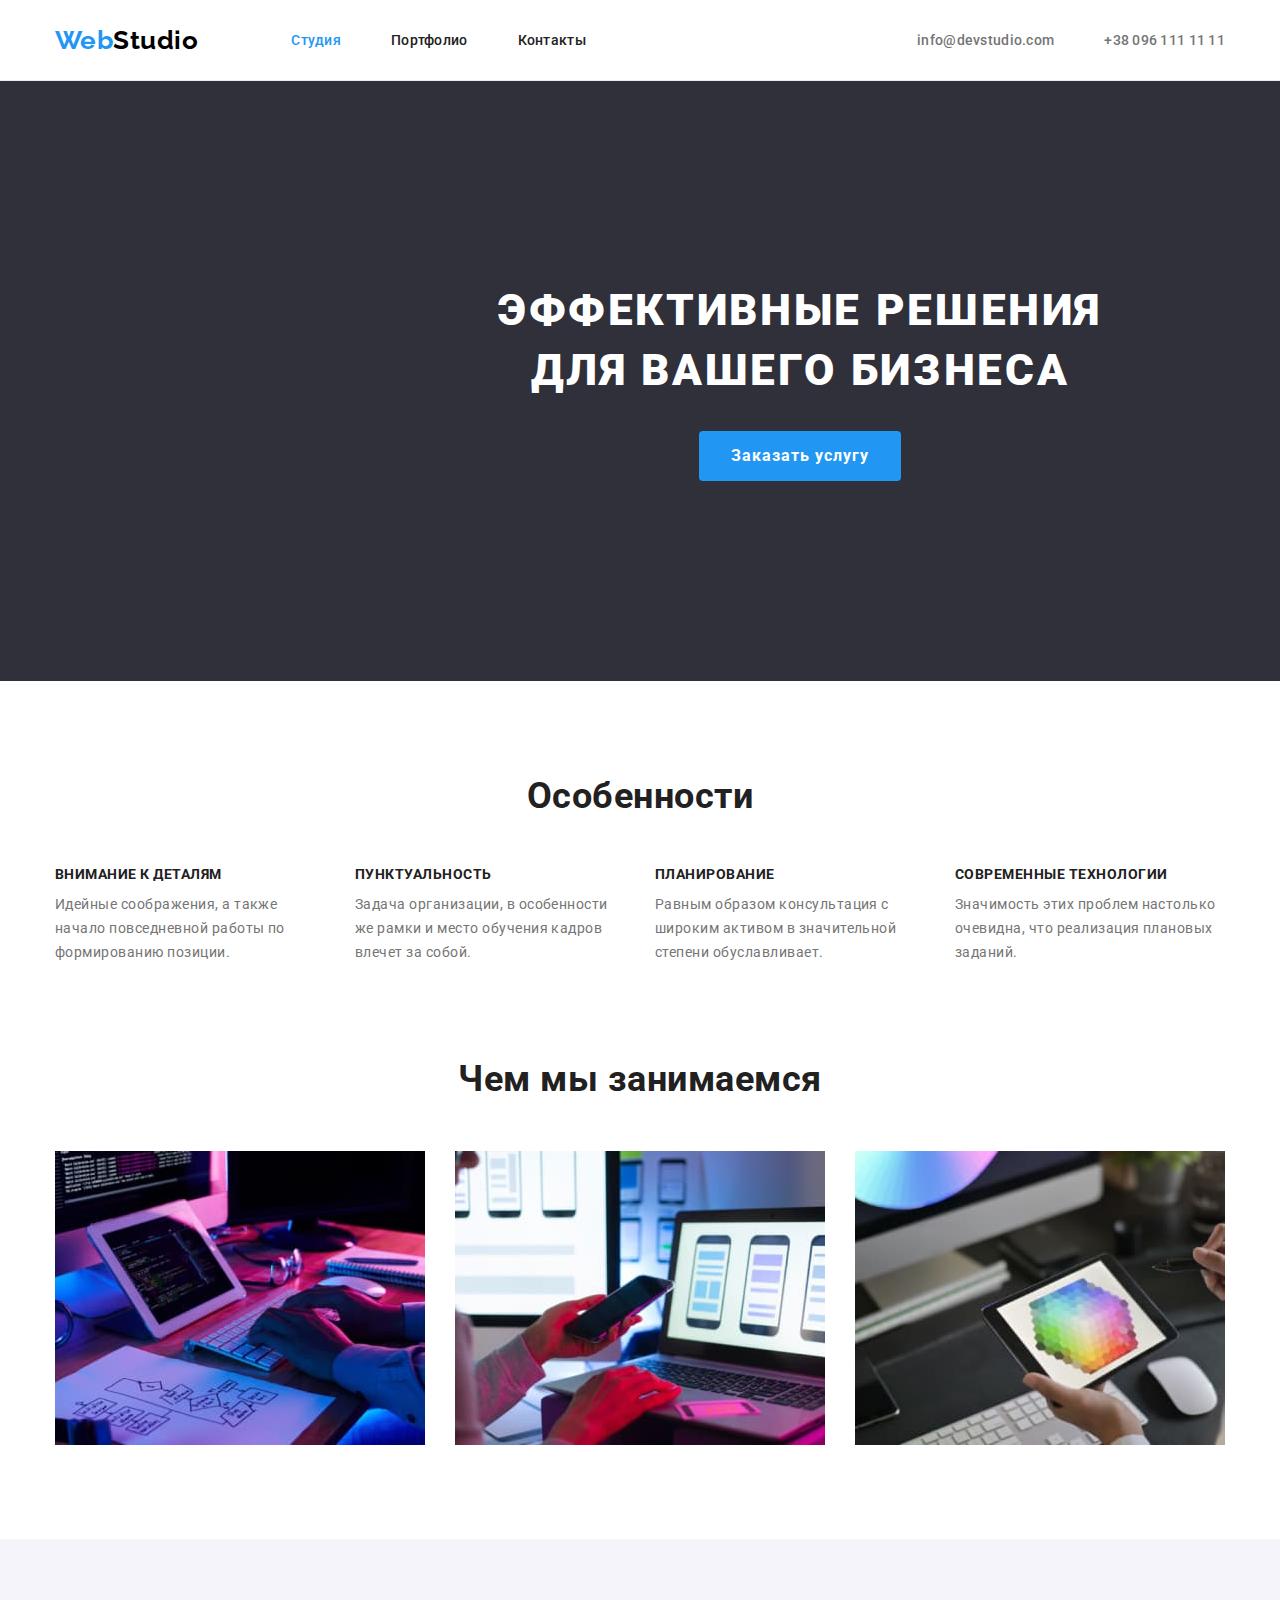
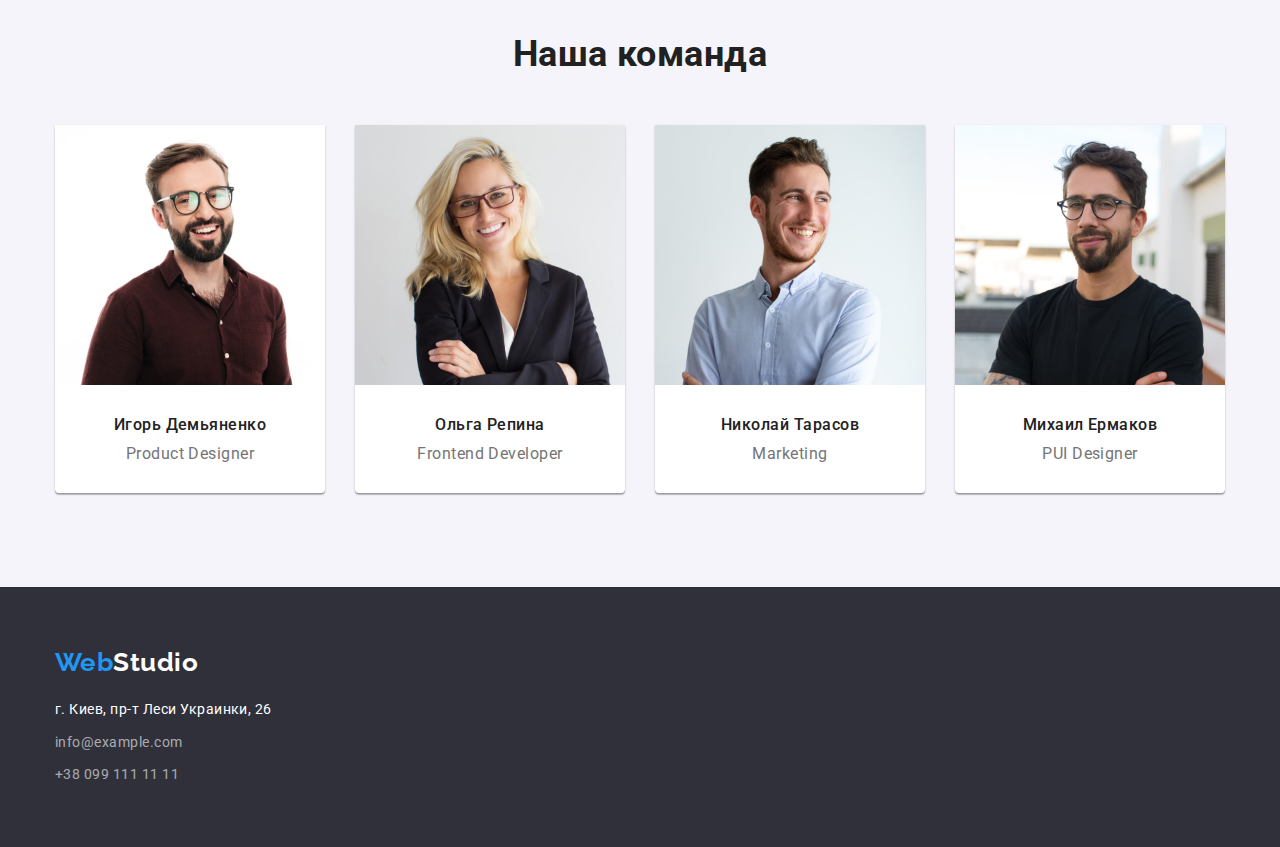
==== index.html @ cc7ebdeb "загружена разметка и оформление" ====
<!DOCTYPE html>
<html lang="ru">
    <head>
        <meta charset="UTF-8" />
        <meta http-equiv="X-UA-Compatible" content="IE=edge" />
        <meta name="viewport" content="width=device-width, initial-scale=1.0" />
        <title>WebStudio</title>
        <link rel="preconnect" href="https://fonts.googleapis.com" />
        <link rel="preconnect" href="https://fonts.gstatic.com" crossorigin />
        <link
            rel="stylesheet"
            href="https://cdnjs.cloudflare.com/ajax/libs/modern-normalize/1.1.0/modern-normalize.min.css"
        />
        <link
            href="https://fonts.googleapis.com/css2?family=Raleway:wght@700&family=Roboto:wght@400;500;700;900&display=swap"
            rel="stylesheet"
        />
        <link rel="stylesheet" href="./css/style.css" />
    </head>
    <body>
        <!-- Шапка -->
        <header>
            <div class="container">
                <a href="./index.html" class="logo"
                    >Web<span class="logo-studio">Studio</span></a
                >
                <nav>
                    <ul class="site-nav">
                        <li>
                            <a href="./index.html" class="current">Студия</a>
                        </li>
                        <li>
                            <a href="./portfolio.html">Портфолио</a>
                        </li>
                        <li>
                            <a href="#">Контакты</a>
                        </li>
                    </ul>
                </nav>
                <ul class="auth-nav">
                    <li>
                        <a href="#">info@devstudio.com</a>
                    </li>
                    <li>
                        <a href="#">+38 096 111 11 11</a>
                    </li>
                </ul>
            </div>
        </header>
        <main>
            <!--Герой-->
            <section>
                <div class="hero">
                    <h1 class="hero-title">
                        Эффективные решения <br />
                        для вашего бизнеса
                    </h1>
                    <div>
                        <button type="button" class="button primary">
                            Заказать услугу
                        </button>
                    </div>
                </div>
            </section>
            <!--Особенности-->
            <section class="section">
                <div class="container feature-box">
                    <h2 class="section-title">Особенности</h2>
                    <ul class="feature-list">
                        <li>
                            <div class="item">
                                <h3 class="title">Внимание к деталям</h3>
                                <p>
                                    Идейные соображения, а также начало
                                    повседневной работы по формированию позиции.
                                </p>
                            </div>
                        </li>
                        <li>
                            <div class="item">
                                <h3 class="title">Пунктуальность</h3>
                                <p>
                                    Задача организации, в особенности же рамки и
                                    место обучения кадров влечет за собой.
                                </p>
                            </div>
                        </li>
                        <li>
                            <div class="item">
                                <h3 class="title">Планирование</h3>
                                <p>
                                    Равным образом консультация с широким
                                    активом в значительной степени
                                    обуславливает.
                                </p>
                            </div>
                        </li>
                        <li>
                            <div class="item">
                                <h3 class="title">Современные технологии</h3>
                                <p>
                                    Значимость этих проблем настолько очевидна,
                                    что реализация плановых заданий.
                                </p>
                            </div>
                        </li>
                    </ul>
                </div>
            </section>
            <!--Чем занимаемся-->
            <section class="section">
                <div class="container deals-box">
                    <h2 class="section-title">Чем мы занимаемся</h2>
                    <ul class="deals">
                        <li>
                            <a href="#"
                                ><img
                                    src="./images/deals_1.jpg"
                                    alt="Занятие 1"
                                    width="370"
                            /></a>
                        </li>
                        <li>
                            <a href="#"
                                ><img
                                    src="./images/deals_2.jpg"
                                    alt="Занятие 2"
                                    width="370"
                            /></a>
                        </li>
                        <li>
                            <a href="#"
                                ><img
                                    src="./images/deals_3.jpg"
                                    alt="Занятие 3"
                                    width="370"
                            /></a>
                        </li>
                    </ul>
                </div>
            </section>
            <!--Команда-->
            <section class="section staff">
                <div class="container">
                    <h2 class="section-title">Наша команда</h2>
                    <ul class="staff-list">
                        <li>
                            <div class="item">
                                <img
                                    src="./images/igor.jpg"
                                    alt="Игорь Демьяненко"
                                    width="270"
                                />
                                <div class="position">
                                    <h3 class="title">Игорь Демьяненко</h3>
                                    <p>Product Designer</p>
                                </div>
                            </div>
                        </li>
                        <li>
                            <div class="item">
                                <img
                                    src="./images/olga.jpg"
                                    alt="Ольга Репина"
                                    width="270"
                                />
                                <div class="position">
                                    <h3 class="title">Ольга Репина</h3>
                                    <p>Frontend Developer</p>
                                </div>
                            </div>
                        </li>
                        <li>
                            <div class="item">
                                <img
                                    src="./images/nikolai.jpg"
                                    alt="Николай Тарасов"
                                    width="270"
                                />
                                <div class="position">
                                    <h3 class="title">Николай Тарасов</h3>
                                    <p>Marketing</p>
                                </div>
                            </div>
                        </li>
                        <li>
                            <div class="item">
                                <img
                                    src="./images/mikhail.jpg"
                                    alt="Михаил Ермаков"
                                    width="270"
                                />
                                <div class="position">
                                    <h3 class="title">Михаил Ермаков</h3>
                                    <p>PUI Designer</p>
                                </div>
                            </div>
                        </li>
                    </ul>
                </div>
            </section>
        </main>
        <!--Footer-->
        <footer>
            <div class="container">
                <a href="./index.html" class="logo"
                    >Web<span class="logo-studio">Studio</span></a
                >
                <address>
                    <ul class="contact-list">
                        <li>г. Киев, пр-т Леси Украинки, 26</li>
                        <li><a href="#">info@example.com</a></li>
                        <li><a href="#">+38 099 111 11 11</a></li>
                    </ul>
                </address>
            </div>
        </footer>
    </body>
</html>
---- css/style.css ----
:root {
    --primary-background-color: #ffffff;
    --secondary-background-color: #f5f4fa;
    --footer-background-color: #2f303a;
    --primary-text-color: #757575;
    --title-text-color: #212121;
    --accent-color: #2196f3;
}
/* white color #FFFFFF */
/* black color #000000 */
/* adress color rgba(255, 255, 255, 0.6) */

img {
    display: block;
}
body {
    margin: 0;
}
h1,
h2,
h3,
h4,
ul,
li,
p {
    margin: 0;
    padding: 0;
}

ul {
    list-style-type: none;
}
button {
    cursor: pointer;
}
a {
    text-decoration: none;
}

body {
    background-color: var(--primary-background-color);
    color: var(--primary-text-color);
    font-family: Roboto;
    letter-spacing: 0.03em;
}
.container {
    margin-left: auto;
    margin-right: auto;
    padding-right: 15px;
    padding-left: 15px;

    width: 1200px;
    /* outline: 1px dashed green; */
}

header .container {
    display: flex;
    align-items: center;

    padding-top: 24px;
    padding-bottom: 24px;
    height: 80px;
}
header {
    border-bottom: 1px solid #ececec;
}
.logo {
    margin-right: 93px;

    color: var(--accent-color);
    font-family: Raleway;
    font-size: 26px;
    font-weight: 700;
    line-height: 1.19;
}
.logo-studio {
    color: #000000;
    font-family: Raleway;
    font-weight: 700;
    font-size: 26px;
    line-height: 1.19;
}

.site-nav {
    display: flex;
}
.site-nav li:not(:last-child) {
    margin-right: 50px;
}

.site-nav a {
    color: var(--title-text-color);
    font-weight: 500;
    font-size: 14px;
    line-height: 1.14;
    letter-spacing: 0.02em;
}
.site-nav a:hover,
.site-nav a:focus {
    color: var(--accent-color);
}
.site-nav a.current {
    color: var(--accent-color);
}
.auth-nav {
    display: flex;
    margin-left: auto;
}
.auth-nav li:not(:last-child) {
    margin-right: 50px;
}
.auth-nav a {
    color: var(--primary-text-colors);
    font-weight: 500;
    font-size: 14px;
    line-height: 1.14;
    letter-spacing: 0.02em;
}
.auth-nav a:hover,
.auth-nav a:focus {
    color: var(--accent-color);
}

.hero {
    background-color: var(--footer-background-color);

    width: 1600px;
    height: 600px;
    margin-left: auto;
    margin-right: auto;

    padding: 200px 0;
}
.hero-title {
    color: #ffffff;
    font-weight: 900;
    font-size: 44px;
    line-height: 1.36;
    text-align: center;
    letter-spacing: 0.06em;
    text-transform: uppercase;

    margin-top: 0;
    margin-bottom: 30px;
}

.section-title {
    color: var(--title-text-color);
    font-weight: 700;
    font-size: 36px;
    line-height: 1.17;
    text-align: center;

    margin-bottom: 50px;
    padding-left: auto;
    padding-right: auto;
}

.feature-list {
    display: flex;
}
.feature-list li:not(:last-child) {
    margin-right: 30px;
}
.feature-box {
    padding-top: 94px;
    padding-bottom: 94px;
}
.feature-list .item {
    width: 270px;
}
.feature-list .title {
    color: var(--title-text-color);
    font-weight: 700;
    font-size: 14px;
    line-height: 1.14;
    text-transform: uppercase;

    margin-bottom: 10px;
}

.feature-list p {
    font-size: 14px;
    line-height: 1.7;
}
.deals-box {
    padding-bottom: 94px;
}
.deals {
    display: flex;
}
.deals li:not(:last-child) {
    margin-right: 30px;
}

.staff {
    background-color: var(--secondary-background-color);
}
.staff .container {
    padding: 94px 15px;
}
.staff-list .title {
    color: var(--title-text-color);
    font-weight: 500;
    font-size: 16px;
    line-height: 1.19;
    text-align: center;
}
.staff-list p {
    font-size: 16px;
    line-height: 1.19;
    text-align: center;
}
.staff-list {
    display: flex;
}
.staff-list .item {
    background-color: var(--primary-background-color);
    border-radius: 0 0 4px 4px;
    box-shadow: 0px 1px 3px rgba(0, 0, 0, 0.12), 0px 1px 1px rgba(0, 0, 0, 0.14),
        0px 2px 1px rgba(0, 0, 0, 0.2);

    width: 270px;
    height: 368px;
}
.staff-list li:not(:last-child) {
    margin-right: 30px;
}
.staff-list .position {
    padding: 30px 0;
}
.position h3 {
    margin-bottom: 10px;
}
footer {
    background-color: var(--footer-background-color);
}
footer .logo-studio {
    color: #ffffff;
}
footer .logo {
    margin-bottom: 20px;
    display: inline-block;
    margin-right: 0;
}
footer .container {
    padding: 60px 15px;
}
.contact-list {
    color: #ffffff;
    font-style: normal;
    font-size: 14px;
    line-height: 1.71;
}
.contact-list a {
    color: rgba(255, 255, 255, 0.6);
}
.contact-list li:not(:last-child) {
    margin-bottom: 9px;
}
.contact-list li:hover,
.contact-list li:focus {
    color: var(--accent-color);
}
.contact-list a:hover,
.contact-list a:focus {
    color: var(--accent-color);
}

/* Buttons */
button {
    font-family: inherit;
}

.button {
    border-radius: 4px;
    border: none;
    cursor: pointer;
}

.hero div {
    display: flex;
    justify-content: center;
}

.button.primary {
    padding: 10px 32px;

    color: var(--primary-background-color);
    background-color: var(--accent-color);
    font-weight: 700;
    font-size: 16px;
    line-height: 1.9;
    letter-spacing: 0.06em;
}
.button.secondary {
    padding: 6px 22px;

    color: var(--title-text-color);
    background-color: var(--secondary-background-color);
    font-weight: 500;
    font-size: 16px;
    line-height: 1.625;
    text-align: center;

    cursor: pointer;
}
.button.secondary:hover,
.button.secondary:focus {
    color: var(--primary-background-color);
    background-color: var(--accent-color);
}

/* Portfolio styles */

.portfolio {
    display: none;
}

.example-box {
    padding: 94px 15px;
}
.example-filter {
    display: flex;
    justify-content: center;
    margin-bottom: 50px;
}
.example-filter :not(:last-child) {
    margin-right: 8px;
}
.example-list {
    display: flex;
    flex-wrap: wrap;
}
.example-list li {
    width: 370px;
    margin-right: 30px;
    margin-bottom: 30px;
}
.example-list li:nth-last-child(-n + 3) {
    margin-bottom: 0;
}
.example-list li:nth-child(3n) {
    margin-right: 0;
}
.example-list .title {
    color: var(--title-text-color);
    font-weight: 700;
    font-size: 18px;
    line-height: 2;
    letter-spacing: 0.06em;
}
.example-list p {
    color: var(--primary-text-color);
    font-size: 16px;
    line-height: 1.88;
}
.example-list .item {
    width: 370px;
    height: 404px;
}
.example-list .description {
    border-left: 0.5px solid #eeeeee;
    border-right: 0.5px solid #eeeeee;
    border-bottom: 0.5px solid #eeeeee;

    padding: 20px 24px;
    justify-content: flex-start;
}
.description .title {
    margin-bottom: 4px;
}
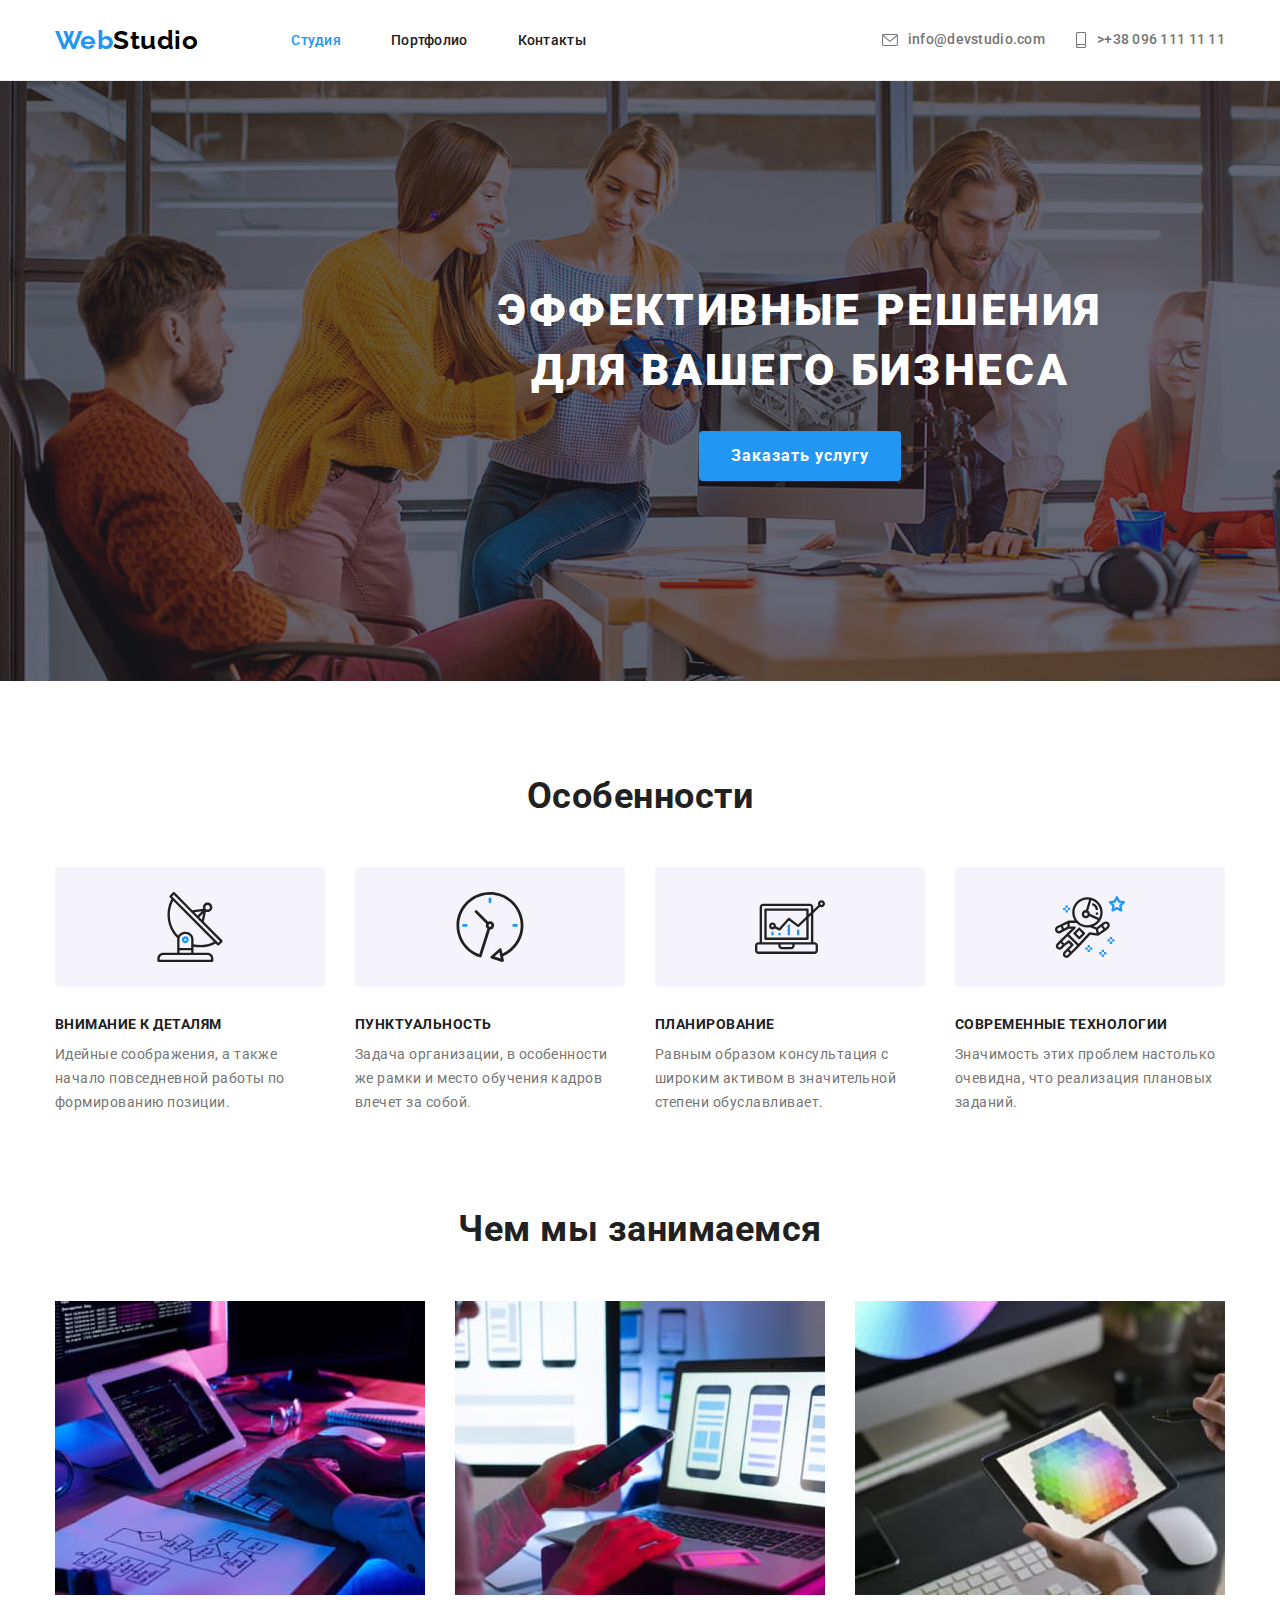
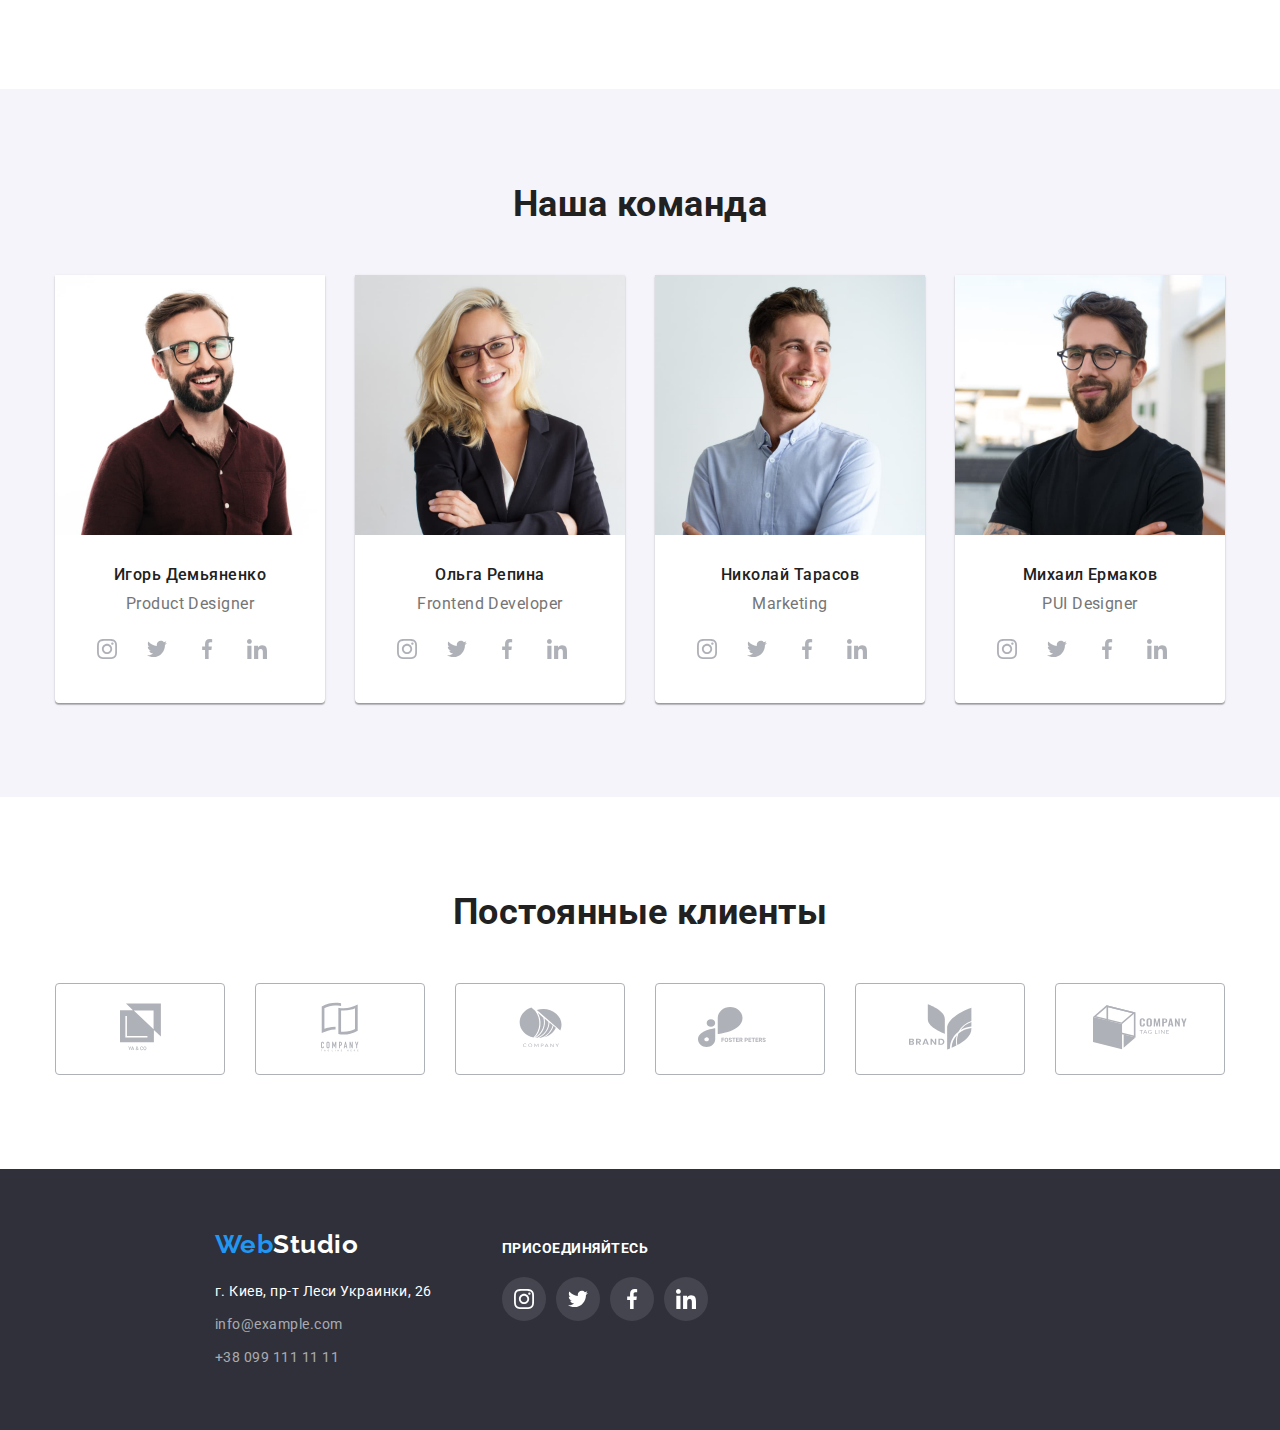
==== commit a8390be0: "добавлены свг" ====
--- a/index.html
+++ b/index.html
@@ -38,11 +38,25 @@
                     </ul>
                 </nav>
                 <ul class="auth-nav">
-                    <li>
-                        <a href="#">info@devstudio.com</a>
+                    <li class="list">
+                        <a class="tmp" href="#">
+                            <svg class="nav-icon envelope">
+                                <use
+                                    href="./images/symbol-defs.svg#envelope"
+                                ></use>
+                            </svg>
+                            info@devstudio.com
+                        </a>
                     </li>
-                    <li>
-                        <a href="#">+38 096 111 11 11</a>
+                    <li class="list">
+                        <a href="#"
+                            ><svg class="nav-icon phone">
+                                <use
+                                    href="./images/symbol-defs.svg#phone"
+                                ></use>
+                            </svg>
+                            >+38 096 111 11 11</a
+                        >
                     </li>
                 </ul>
             </div>
@@ -69,6 +83,13 @@
                     <ul class="feature-list">
                         <li>
                             <div class="item">
+                                <div class="border">
+                                    <svg class="feature-icon">
+                                        <use
+                                            href="./images/symbol-defs.svg#antenna"
+                                        ></use>
+                                    </svg>
+                                </div>
                                 <h3 class="title">Внимание к деталям</h3>
                                 <p>
                                     Идейные соображения, а также начало
@@ -78,6 +99,13 @@
                         </li>
                         <li>
                             <div class="item">
+                                <div class="border">
+                                    <svg class="feature-icon">
+                                        <use
+                                            href="./images/symbol-defs.svg#clock"
+                                        ></use>
+                                    </svg>
+                                </div>
                                 <h3 class="title">Пунктуальность</h3>
                                 <p>
                                     Задача организации, в особенности же рамки и
@@ -87,6 +115,13 @@
                         </li>
                         <li>
                             <div class="item">
+                                <div class="border">
+                                    <svg class="feature-icon">
+                                        <use
+                                            href="./images/symbol-defs.svg#diagram"
+                                        ></use>
+                                    </svg>
+                                </div>
                                 <h3 class="title">Планирование</h3>
                                 <p>
                                     Равным образом консультация с широким
@@ -97,6 +132,13 @@
                         </li>
                         <li>
                             <div class="item">
+                                <div class="border">
+                                    <svg class="feature-icon">
+                                        <use
+                                            href="./images/symbol-defs.svg#astronaut"
+                                        ></use>
+                                    </svg>
+                                </div>
                                 <h3 class="title">Современные технологии</h3>
                                 <p>
                                     Значимость этих проблем настолько очевидна,
@@ -144,7 +186,7 @@
                 <div class="container">
                     <h2 class="section-title">Наша команда</h2>
                     <ul class="staff-list">
-                        <li>
+                        <li class="person">
                             <div class="item">
                                 <img
                                     src="./images/igor.jpg"
@@ -154,10 +196,56 @@
                                 <div class="position">
                                     <h3 class="title">Игорь Демьяненко</h3>
                                     <p>Product Designer</p>
-                                </div>
-                            </div>
-                        </li>
-                        <li>
+                                    <ul class="form">
+                                        <li class="position-item">
+                                            <a
+                                                href="http://"
+                                                class="position-link"
+                                            >
+                                                <svg width="20px" height="20px">
+                                                    <use
+                                                        href="./images/symbol-defs.svg#instagram"
+                                                    ></use></svg
+                                            ></a>
+                                        </li>
+                                        <li class="position-item">
+                                            <a
+                                                href="http://"
+                                                class="position-link"
+                                            >
+                                                <svg width="20px" height="20px">
+                                                    <use
+                                                        href="./images/symbol-defs.svg#twitter"
+                                                    ></use></svg
+                                            ></a>
+                                        </li>
+                                        <li class="position-item">
+                                            <a
+                                                href="http://"
+                                                class="position-link"
+                                            >
+                                                <svg width="20px" height="20px">
+                                                    <use
+                                                        href="./images/symbol-defs.svg#facebook"
+                                                    ></use></svg
+                                            ></a>
+                                        </li>
+                                        <li class="position-item">
+                                            <a
+                                                href="http://"
+                                                class="position-link"
+                                            >
+                                                <svg width="20px" height="20px">
+                                                    <use
+                                                        href="./images/symbol-defs.svg#linkedin"
+                                                    ></use></svg
+                                            ></a>
+                                        </li>
+                                    </ul>
+                                </div>
+                            </div>
+                        </li>
+                        <li class="person">
                             <div class="item">
                                 <img
                                     src="./images/olga.jpg"
@@ -167,10 +255,56 @@
                                 <div class="position">
                                     <h3 class="title">Ольга Репина</h3>
                                     <p>Frontend Developer</p>
-                                </div>
-                            </div>
-                        </li>
-                        <li>
+                                    <ul class="form">
+                                        <li class="position-item">
+                                            <a
+                                                href="http://"
+                                                class="position-link"
+                                            >
+                                                <svg width="20px" height="20px">
+                                                    <use
+                                                        href="./images/symbol-defs.svg#instagram"
+                                                    ></use></svg
+                                            ></a>
+                                        </li>
+                                        <li class="position-item">
+                                            <a
+                                                href="http://"
+                                                class="position-link"
+                                            >
+                                                <svg width="20px" height="20px">
+                                                    <use
+                                                        href="./images/symbol-defs.svg#twitter"
+                                                    ></use></svg
+                                            ></a>
+                                        </li>
+                                        <li class="position-item">
+                                            <a
+                                                href="http://"
+                                                class="position-link"
+                                            >
+                                                <svg width="20px" height="20px">
+                                                    <use
+                                                        href="./images/symbol-defs.svg#facebook"
+                                                    ></use></svg
+                                            ></a>
+                                        </li>
+                                        <li class="position-item">
+                                            <a
+                                                href="http://"
+                                                class="position-link"
+                                            >
+                                                <svg width="20px" height="20px">
+                                                    <use
+                                                        href="./images/symbol-defs.svg#linkedin"
+                                                    ></use></svg
+                                            ></a>
+                                        </li>
+                                    </ul>
+                                </div>
+                            </div>
+                        </li>
+                        <li class="person">
                             <div class="item">
                                 <img
                                     src="./images/nikolai.jpg"
@@ -180,10 +314,56 @@
                                 <div class="position">
                                     <h3 class="title">Николай Тарасов</h3>
                                     <p>Marketing</p>
-                                </div>
-                            </div>
-                        </li>
-                        <li>
+                                    <ul class="form">
+                                        <li class="position-item">
+                                            <a
+                                                href="http://"
+                                                class="position-link"
+                                            >
+                                                <svg width="20px" height="20px">
+                                                    <use
+                                                        href="./images/symbol-defs.svg#instagram"
+                                                    ></use></svg
+                                            ></a>
+                                        </li>
+                                        <li class="position-item">
+                                            <a
+                                                href="http://"
+                                                class="position-link"
+                                            >
+                                                <svg width="20px" height="20px">
+                                                    <use
+                                                        href="./images/symbol-defs.svg#twitter"
+                                                    ></use></svg
+                                            ></a>
+                                        </li>
+                                        <li class="position-item">
+                                            <a
+                                                href="http://"
+                                                class="position-link"
+                                            >
+                                                <svg width="20px" height="20px">
+                                                    <use
+                                                        href="./images/symbol-defs.svg#facebook"
+                                                    ></use></svg
+                                            ></a>
+                                        </li>
+                                        <li class="position-item">
+                                            <a
+                                                href="http://"
+                                                class="position-link"
+                                            >
+                                                <svg width="20px" height="20px">
+                                                    <use
+                                                        href="./images/symbol-defs.svg#linkedin"
+                                                    ></use></svg
+                                            ></a>
+                                        </li>
+                                    </ul>
+                                </div>
+                            </div>
+                        </li>
+                        <li class="person">
                             <div class="item">
                                 <img
                                     src="./images/mikhail.jpg"
@@ -193,8 +373,110 @@
                                 <div class="position">
                                     <h3 class="title">Михаил Ермаков</h3>
                                     <p>PUI Designer</p>
-                                </div>
-                            </div>
+                                    <ul class="form">
+                                        <li class="position-item">
+                                            <a
+                                                href="http://"
+                                                class="position-link"
+                                            >
+                                                <svg width="20px" height="20px">
+                                                    <use
+                                                        href="./images/symbol-defs.svg#instagram"
+                                                    ></use></svg
+                                            ></a>
+                                        </li>
+                                        <li class="position-item">
+                                            <a
+                                                href="http://"
+                                                class="position-link"
+                                            >
+                                                <svg width="20px" height="20px">
+                                                    <use
+                                                        href="./images/symbol-defs.svg#twitter"
+                                                    ></use></svg
+                                            ></a>
+                                        </li>
+                                        <li class="position-item">
+                                            <a
+                                                href="http://"
+                                                class="position-link"
+                                            >
+                                                <svg width="20px" height="20px">
+                                                    <use
+                                                        href="./images/symbol-defs.svg#facebook"
+                                                    ></use></svg
+                                            ></a>
+                                        </li>
+                                        <li class="position-item">
+                                            <a
+                                                href="http://"
+                                                class="position-link"
+                                            >
+                                                <svg width="20px" height="20px">
+                                                    <use
+                                                        href="./images/symbol-defs.svg#linkedin"
+                                                    ></use></svg
+                                            ></a>
+                                        </li>
+                                    </ul>
+                                </div>
+                            </div>
+                        </li>
+                    </ul>
+                </div>
+            </section>
+            <!-- ПОСТОЯННЫЕ КЛИЕНТЫ  -->
+            <section class="section clients">
+                <div class="container">
+                    <h2 class="section-title">Постоянные клиенты</h2>
+                    <ul class="clients-list">
+                        <li class="clients-item">
+                            <a href="">
+                                <svg width="41px">
+                                    <use
+                                    href="./images/symbol-defs.svg#client-1"
+                                </svg></a
+                            >
+                        </li>
+                        <li class="clients-item">
+                            <a href="">
+                                <svg width="38px">
+                                    <use
+                                    href="./images/symbol-defs.svg#client-2"
+                                </svg></a
+                            >
+                        </li>
+                        <li class="clients-item">
+                            <a href="">
+                                <svg width="43px">
+                                    <use
+                                    href="./images/symbol-defs.svg#client-3"
+                                </svg></a
+                            >
+                        </li>
+                        <li class="clients-item">
+                            <a href="">
+                                <svg width="84px">
+                                    <use
+                                    href="./images/symbol-defs.svg#client-4"
+                                </svg></a
+                            >
+                        </li>
+                        <li class="clients-item">
+                            <a href="">
+                                <svg width="63px">
+                                    <use
+                                    href="./images/symbol-defs.svg#client-5"
+                                </svg></a
+                            >
+                        </li>
+                        <li class="clients-item">
+                            <a href="">
+                                <svg width="94px">
+                                    <use
+                                    href="./images/symbol-defs.svg#client-6"
+                                </svg></a
+                            >
                         </li>
                     </ul>
                 </div>
@@ -202,7 +484,7 @@
         </main>
         <!--Footer-->
         <footer>
-            <div class="container">
+            <div class="container-footer">
                 <a href="./index.html" class="logo"
                     >Web<span class="logo-studio">Studio</span></a
                 >
@@ -214,6 +496,43 @@
                     </ul>
                 </address>
             </div>
+            <div class="join">
+                <p>Присоединяйтесь</p>
+                <ul class="join-list">
+                    <li class="join-item">
+                        <a href="http://" class="join-link">
+                            <svg width="20px" height="20px">
+                                <use
+                                    href="./images/symbol-defs.svg#instagram"
+                                ></use></svg
+                        ></a>
+                    </li>
+                    <li class="join-item">
+                        <a href="http://" class="join-link">
+                            <svg width="20px" height="20px">
+                                <use
+                                    href="./images/symbol-defs.svg#twitter"
+                                ></use></svg
+                        ></a>
+                    </li>
+                    <li class="join-item">
+                        <a href="http://" class="join-link">
+                            <svg width="20px" height="20px">
+                                <use
+                                    href="./images/symbol-defs.svg#facebook"
+                                ></use></svg
+                        ></a>
+                    </li>
+                    <li class="join-item">
+                        <a href="http://" class="join-link">
+                            <svg width="20px" height="20px">
+                                <use
+                                    href="./images/symbol-defs.svg#linkedin"
+                                ></use></svg
+                        ></a>
+                    </li>
+                </ul>
+            </div>
         </footer>
     </body>
 </html>
--- a/css/style.css
+++ b/css/style.css
@@ -5,6 +5,8 @@
     --primary-text-color: #757575;
     --title-text-color: #212121;
     --accent-color: #2196f3;
+    --hero-background-color: #c4c4c4;
+    --icon-color: #afb1b8;
 }
 /* white color #FFFFFF */
 /* black color #000000 */
@@ -94,6 +96,8 @@
     font-size: 14px;
     line-height: 1.14;
     letter-spacing: 0.02em;
+    padding-bottom: 24px;
+    padding-top: 24px;
 }
 .site-nav a:hover,
 .site-nav a:focus {
@@ -107,7 +111,7 @@
     margin-left: auto;
 }
 .auth-nav li:not(:last-child) {
-    margin-right: 50px;
+    margin-right: 30px;
 }
 .auth-nav a {
     color: var(--primary-text-colors);
@@ -116,14 +120,48 @@
     line-height: 1.14;
     letter-spacing: 0.02em;
 }
-.auth-nav a:hover,
-.auth-nav a:focus {
+.auth-nav .list a:hover,
+.auth-nav .list a:focus {
     color: var(--accent-color);
-}
-
+    fill: var(--accent-color);
+}
+.auth-nav .list a {
+    color: var(--primary-text-color);
+    fill: var(--primary-text-color);
+}
+.auth-nav .list a {
+    cursor: pointer;
+    display: flex;
+    align-items: center;
+    padding-bottom: 24px;
+    padding-top: 24px;
+}
+.nav-icon {
+    margin-right: 10px;
+}
+.list .phone {
+    width: 12px;
+    height: 16px;
+}
+.list .envelope {
+    width: 16px;
+    height: 12px;
+}
+.hero div {
+    display: flex;
+    justify-content: center;
+}
 .hero {
-    background-color: var(--footer-background-color);
-
+    background-color: var(--hero-background-color);
+    background-image: linear-gradient(
+            rgba(47, 48, 58, 0.4),
+            rgba(47, 48, 58, 0.4)
+        ),
+        url(../images/hero.jpg);
+    background-repeat: no-repeat;
+    background-size: cover;
+
+    max-width: 1600px;
     width: 1600px;
     height: 600px;
     margin-left: auto;
@@ -169,6 +207,7 @@
 .feature-list .item {
     width: 270px;
 }
+
 .feature-list .title {
     color: var(--title-text-color);
     font-weight: 700;
@@ -182,6 +221,19 @@
 .feature-list p {
     font-size: 14px;
     line-height: 1.7;
+}
+.feature-list .border {
+    display: flex;
+    width: 270px;
+    height: 120px;
+    background-color: var(--secondary-background-color);
+    border-radius: 4px;
+    margin-bottom: 30px;
+}
+.feature-icon {
+    width: 70px;
+    margin-left: auto;
+    margin-right: auto;
 }
 .deals-box {
     padding-bottom: 94px;
@@ -221,16 +273,82 @@
         0px 2px 1px rgba(0, 0, 0, 0.2);
 
     width: 270px;
-    height: 368px;
-}
-.staff-list li:not(:last-child) {
+}
+.staff-list .person:not(:last-child) {
     margin-right: 30px;
 }
 .staff-list .position {
-    padding: 30px 0;
-}
+    padding: 30px 32px;
+}
+
+.form {
+    display: flex;
+    width: 206px;
+    height: 44px;
+    margin-left: auto;
+    margin-right: auto;
+}
+.position-item {
+    display: flex;
+}
+.position-item:not(:last-child) {
+    margin-right: 10px;
+}
+.position-link {
+    display: flex;
+    fill: var(--icon-color);
+    width: 40px;
+    height: 40px;
+    border-radius: 50%;
+    align-items: center;
+    justify-content: center;
+}
+
+.position-link:hover,
+.position-link:focus {
+    fill: var(--primary-background-color);
+    background-color: var(--accent-color);
+}
+
+/* ПОСТОЯННЫЕ КЛИЕНТЫ */
+
+.clients .section-title {
+    margin-bottom: 50px;
+}
+.clients .container {
+    padding-top: 94px;
+    padding-bottom: 94px;
+}
+.clients-list {
+    display: flex;
+}
+.clients-item {
+    display: flex;
+    justify-content: center;
+    align-items: center;
+    width: 170px;
+    height: 92px;
+    border: 1px solid var(--icon-color);
+    fill: var(--icon-color);
+    border-radius: 4px;
+}
+.clients-item:not(:last-child) {
+    margin-right: 30px;
+}
+.clients-item a {
+    fill: var(--icon-color);
+}
+.clients-item a:hover,
+.clients-item a:focus {
+    fill: var(--accent-color);
+}
+/* FOOTER */
+
 .position h3 {
     margin-bottom: 10px;
+}
+.position p {
+    margin-bottom: 16px;
 }
 footer {
     background-color: var(--footer-background-color);
@@ -267,7 +385,56 @@
     color: var(--accent-color);
 }
 
+footer {
+    display: flex;
+    justify-content: flex-start;
+    width: 1600px;
+    margin-left: auto;
+    margin-right: auto;
+}
+.container-footer {
+    margin-right: 70px;
+    margin-left: 215px;
+    padding-top: 60px;
+    padding-bottom: 60px;
+}
+.join {
+    padding-top: 72px;
+    padding-bottom: 100px;
+}
+.join p {
+    display: flex;
+    color: var(--primary-background-color);
+    font-weight: 700;
+    line-height: 1.14;
+    font-size: 14px;
+    text-transform: uppercase;
+    margin-bottom: 20px;
+}
+.join-list {
+    display: flex;
+}
+.join-item:not(:last-child) {
+    margin-right: 10px;
+}
+
+.join-link {
+    display: flex;
+    background-color: rgba(255, 255, 255, 0.1);
+    fill: var(--primary-background-color);
+    width: 44px;
+    height: 44px;
+    border-radius: 50%;
+    align-items: center;
+    justify-content: center;
+}
+.join-link:hover,
+.join-link:focus {
+    background-color: var(--accent-color);
+}
+
 /* Buttons */
+
 button {
     font-family: inherit;
 }
@@ -278,11 +445,6 @@
     cursor: pointer;
 }
 
-.hero div {
-    display: flex;
-    justify-content: center;
-}
-
 .button.primary {
     padding: 10px 32px;
 
@@ -292,6 +454,10 @@
     font-size: 16px;
     line-height: 1.9;
     letter-spacing: 0.06em;
+}
+.button.primary:hover,
+.button.primary:focus {
+    box-shadow: 0px 4px 4px rgba(0, 0, 0, 0.15);
 }
 .button.secondary {
     padding: 6px 22px;
@@ -309,6 +475,8 @@
 .button.secondary:focus {
     color: var(--primary-background-color);
     background-color: var(--accent-color);
+    box-shadow: 0px 3px 1px rgba(0, 0, 0, 0.1), 0px 1px 2px rgba(0, 0, 0, 0.08),
+        0px 2px 2px rgba(0, 0, 0, 0.12);
 }
 
 /* Portfolio styles */
@@ -343,6 +511,11 @@
 .example-list li:nth-child(3n) {
     margin-right: 0;
 }
+.example-list li:hover,
+.example-list li:focus {
+    box-shadow: 0px 1px 1px rgba(0, 0, 0, 0.12), 0px 4px 4px rgba(0, 0, 0, 0.06),
+        1px 4px 6px rgba(0, 0, 0, 0.16);
+}
 .example-list .title {
     color: var(--title-text-color);
     font-weight: 700;
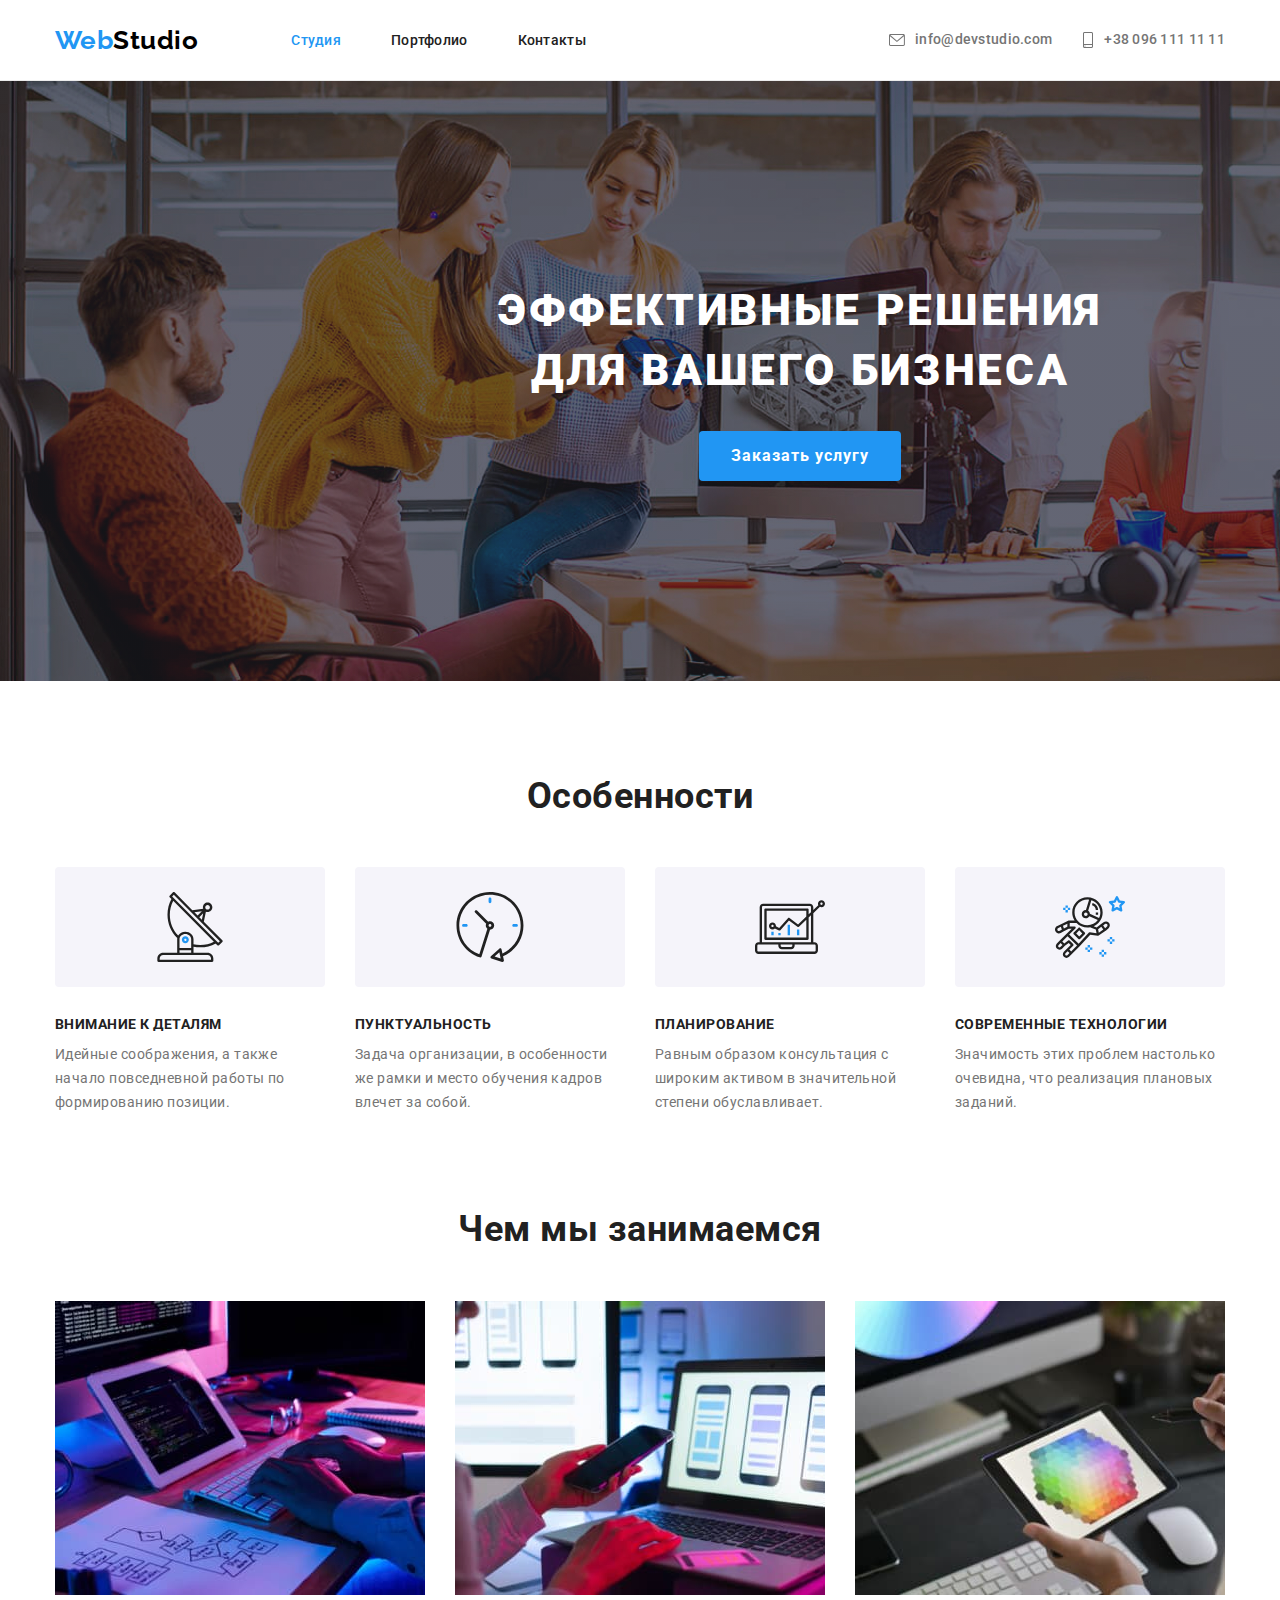
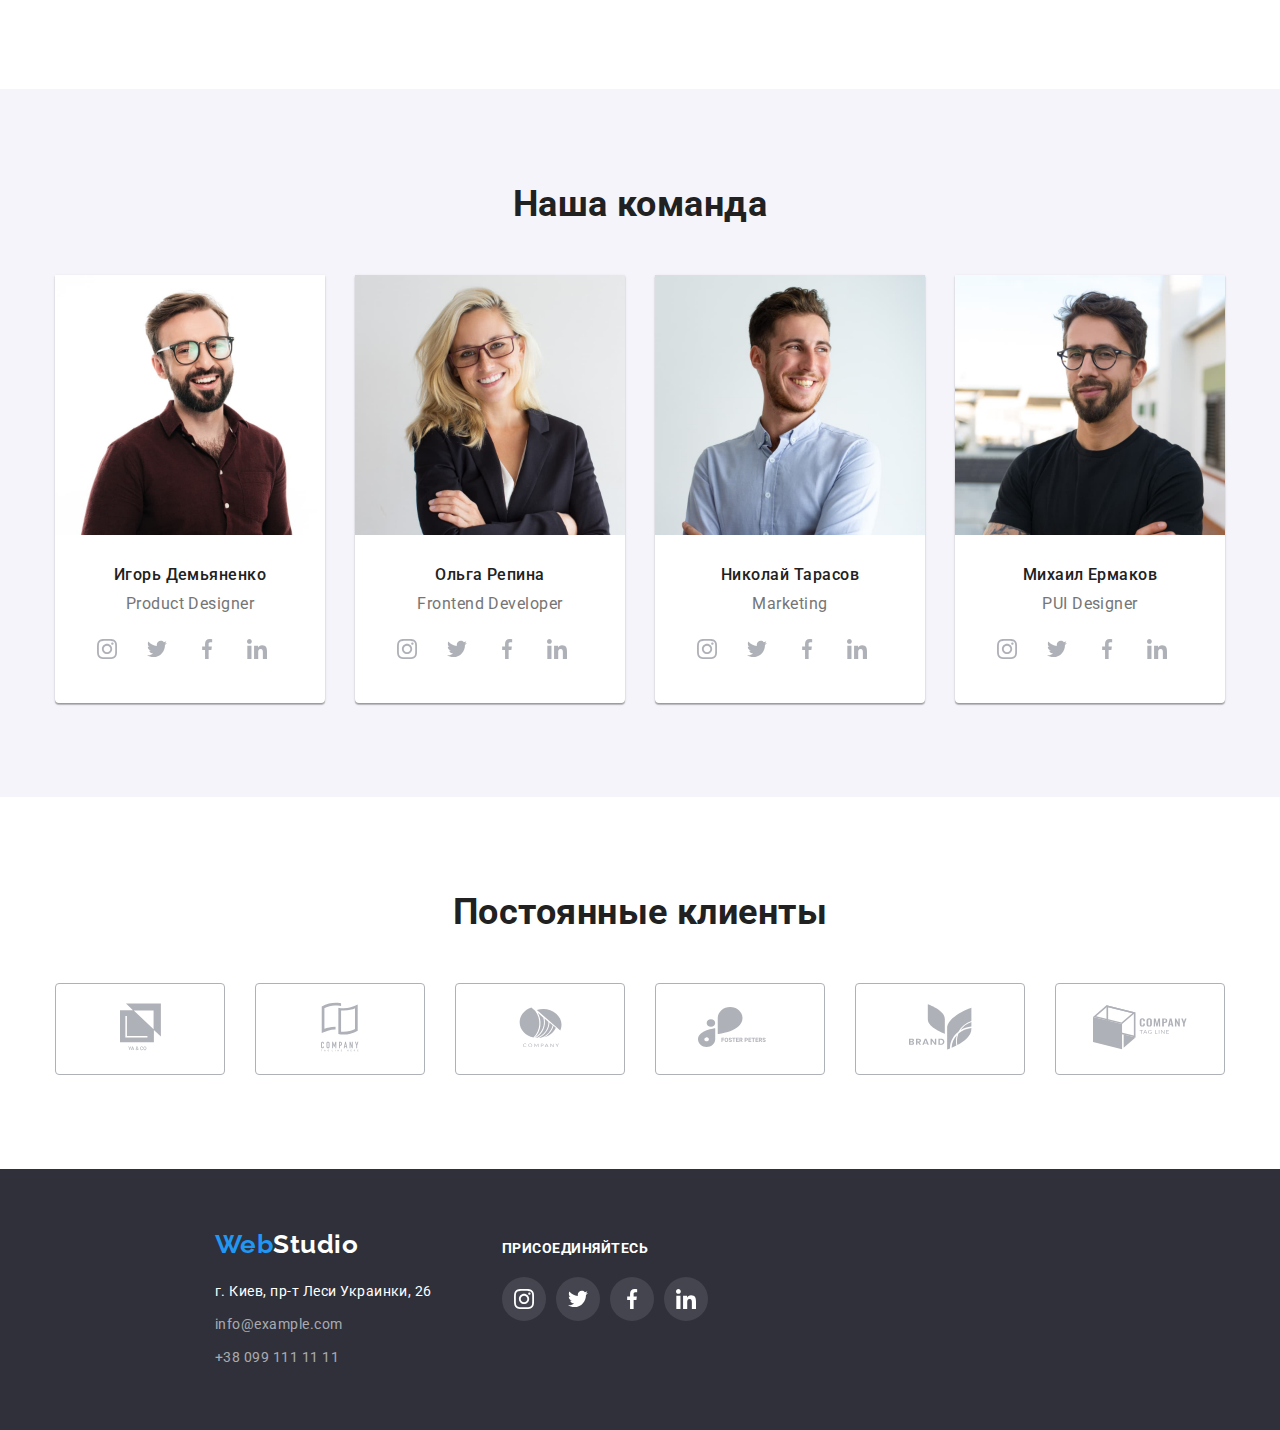
==== commit 1d1e80ba: "update" ====
--- a/index.html
+++ b/index.html
@@ -55,7 +55,7 @@
                                     href="./images/symbol-defs.svg#phone"
                                 ></use>
                             </svg>
-                            >+38 096 111 11 11</a
+                            +38 096 111 11 11</a
                         >
                     </li>
                 </ul>
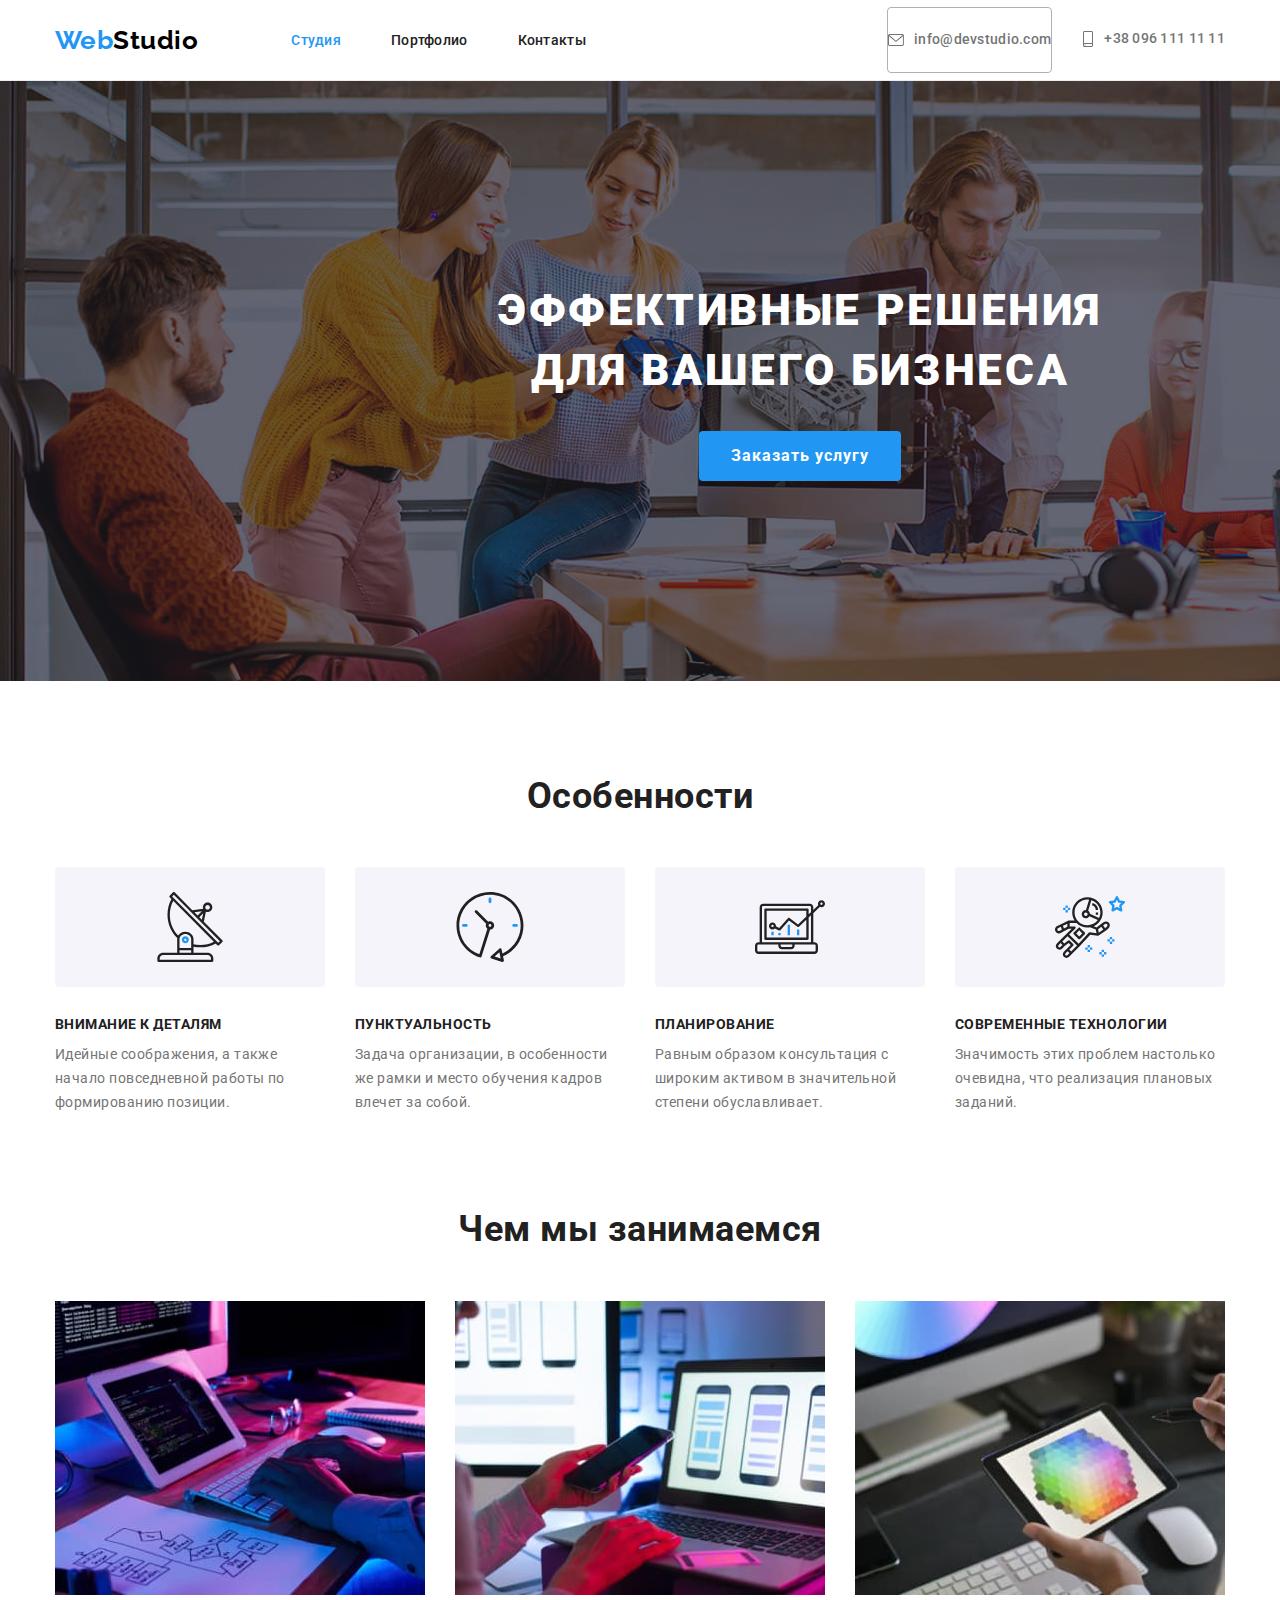
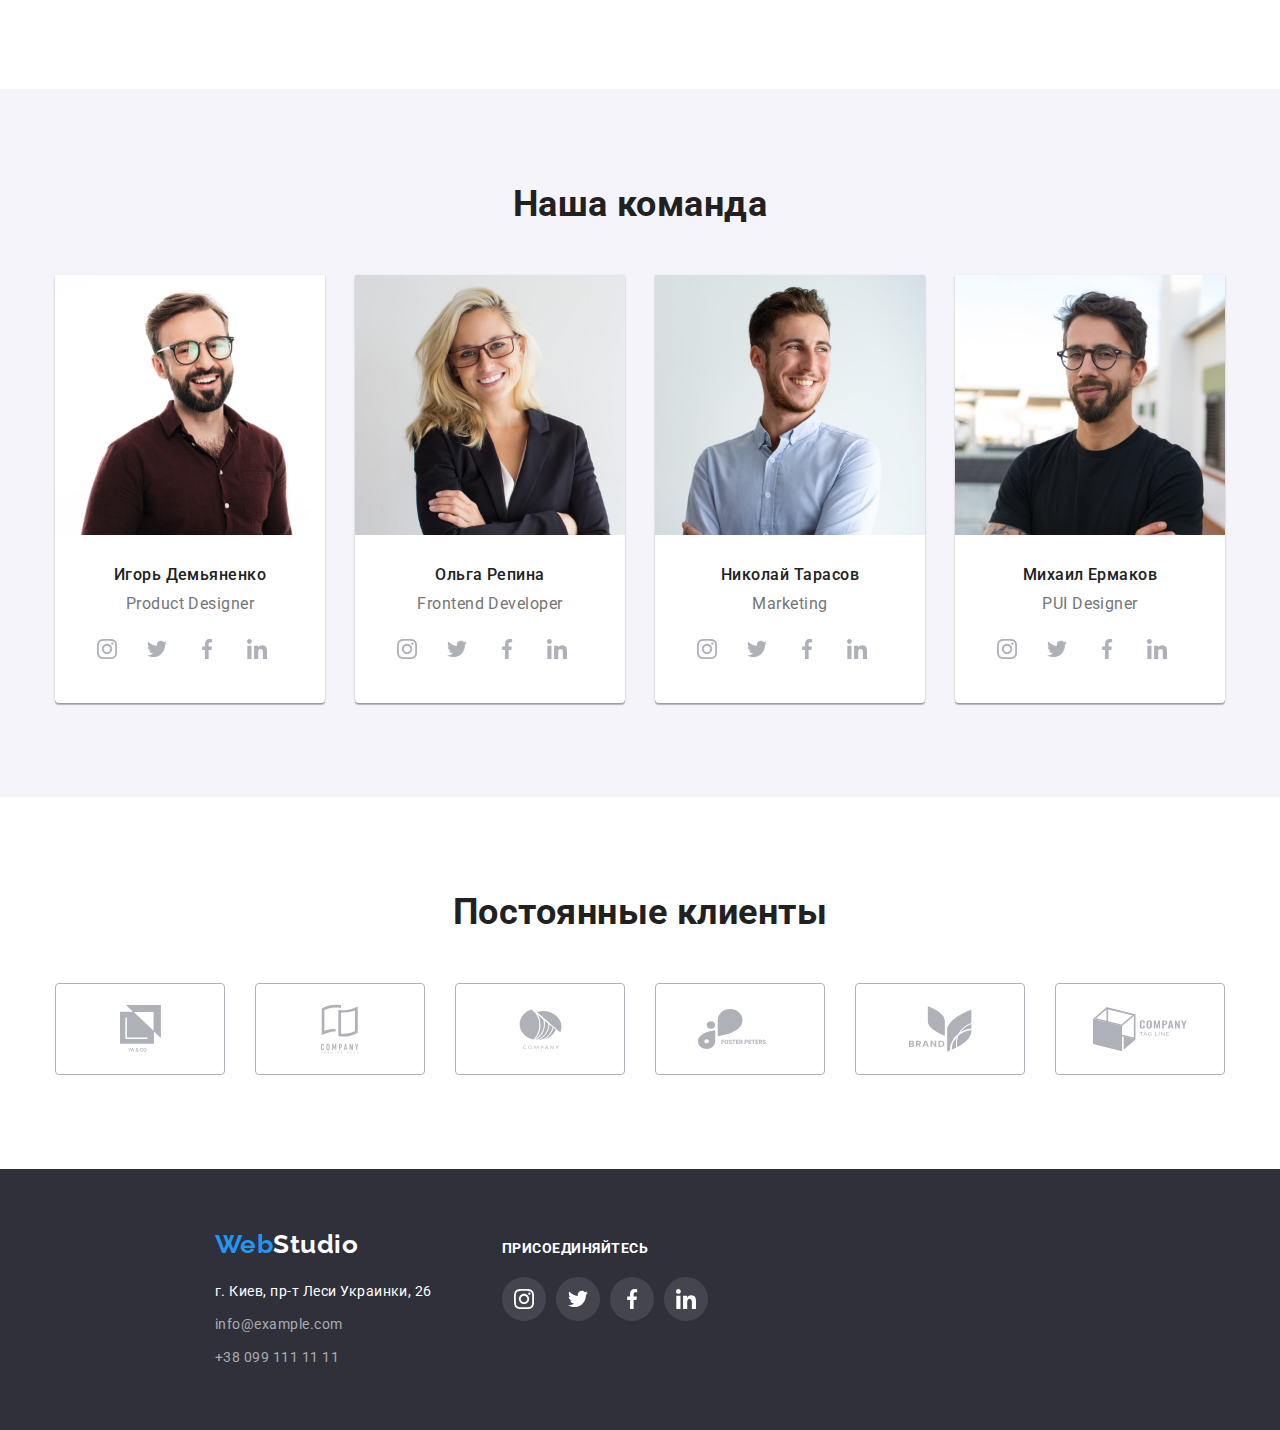
==== commit 83d96125: "clients border fix" ====
--- a/index.html
+++ b/index.html
@@ -431,48 +431,48 @@
                     <h2 class="section-title">Постоянные клиенты</h2>
                     <ul class="clients-list">
                         <li class="clients-item">
-                            <a href="">
-                                <svg width="41px">
+                            <a href="" class="tmp">
+                                <svg width="41px" height="47px">
                                     <use
                                     href="./images/symbol-defs.svg#client-1"
                                 </svg></a
                             >
                         </li>
                         <li class="clients-item">
-                            <a href="">
-                                <svg width="38px">
+                            <a href="" class="tmp">
+                                <svg width="38px" height="92px">
                                     <use
                                     href="./images/symbol-defs.svg#client-2"
                                 </svg></a
                             >
                         </li>
                         <li class="clients-item">
-                            <a href="">
-                                <svg width="43px">
+                            <a href="" class="tmp">
+                                <svg width="43px" height="92px">
                                     <use
                                     href="./images/symbol-defs.svg#client-3"
                                 </svg></a
                             >
                         </li>
                         <li class="clients-item">
-                            <a href="">
-                                <svg width="84px">
+                            <a href="" class="tmp">
+                                <svg width="84px" height="92px">
                                     <use
                                     href="./images/symbol-defs.svg#client-4"
                                 </svg></a
                             >
                         </li>
                         <li class="clients-item">
-                            <a href="">
-                                <svg width="63px">
+                            <a href="" class="tmp">
+                                <svg width="63px" height="92px">
                                     <use
                                     href="./images/symbol-defs.svg#client-5"
                                 </svg></a
                             >
                         </li>
                         <li class="clients-item">
-                            <a href="">
-                                <svg width="94px">
+                            <a href="" class="tmp">
+                                <svg width="94px" height="92px">
                                     <use
                                     href="./images/symbol-defs.svg#client-6"
                                 </svg></a
--- a/css/style.css
+++ b/css/style.css
@@ -323,25 +323,29 @@
     display: flex;
 }
 .clients-item {
-    display: flex;
-    justify-content: center;
-    align-items: center;
     width: 170px;
     height: 92px;
-    border: 1px solid var(--icon-color);
-    fill: var(--icon-color);
-    border-radius: 4px;
 }
 .clients-item:not(:last-child) {
     margin-right: 30px;
 }
-.clients-item a {
+/* tnp */
+
+.tmp {
+    width: 100%;
+    height: 100%;
+    display: flex;
+    align-items: center;
+    justify-content: center;
     fill: var(--icon-color);
-}
-.clients-item a:hover,
-.clients-item a:focus {
+    border: 1px solid var(--icon-color);
+    border-radius: 4px;
+}
+.tmp:hover {
     fill: var(--accent-color);
-}
+    border: 1px solid var(--accent-color);
+}
+
 /* FOOTER */
 
 .position h3 {
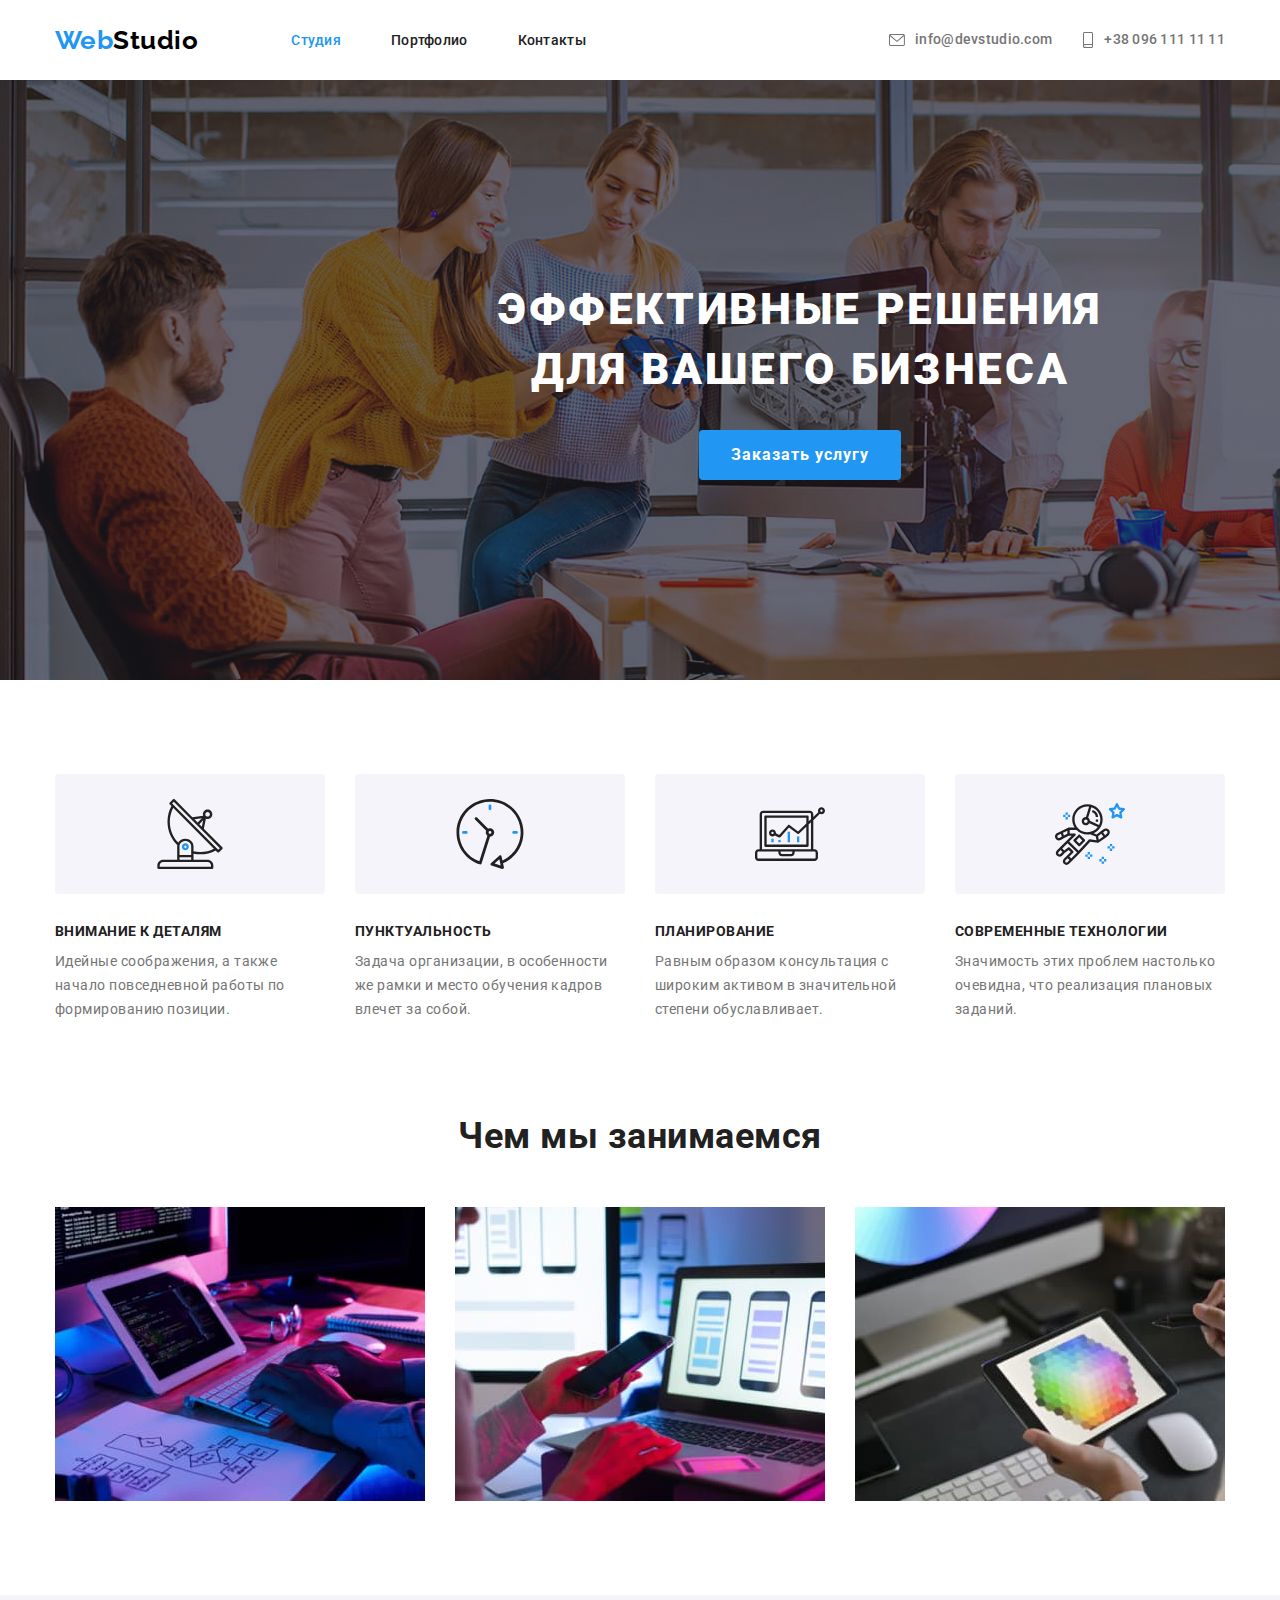
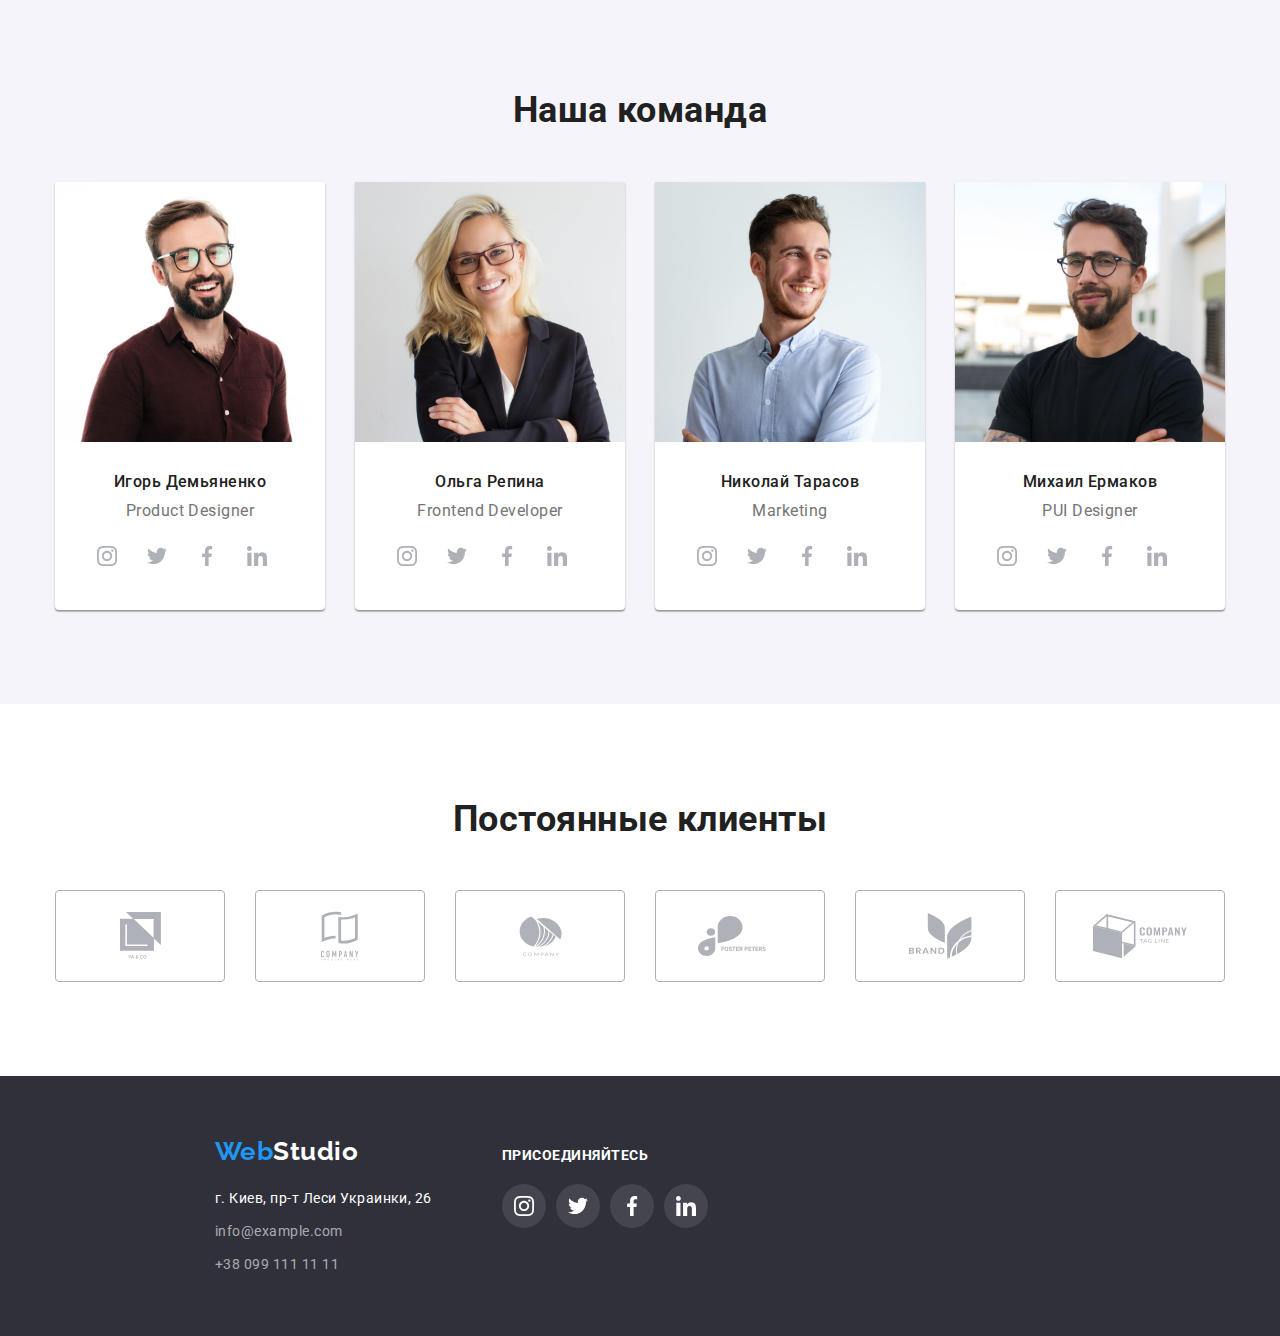
==== commit dd56c7e0: "mistakes fixed" ====
--- a/index.html
+++ b/index.html
@@ -19,7 +19,7 @@
     </head>
     <body>
         <!-- Шапка -->
-        <header>
+        <header class="main">
             <div class="container">
                 <a href="./index.html" class="logo"
                     >Web<span class="logo-studio">Studio</span></a
@@ -431,7 +431,7 @@
                     <h2 class="section-title">Постоянные клиенты</h2>
                     <ul class="clients-list">
                         <li class="clients-item">
-                            <a href="" class="tmp">
+                            <a href="" class="temp">
                                 <svg width="41px" height="47px">
                                     <use
                                     href="./images/symbol-defs.svg#client-1"
@@ -439,7 +439,7 @@
                             >
                         </li>
                         <li class="clients-item">
-                            <a href="" class="tmp">
+                            <a href="" class="temp">
                                 <svg width="38px" height="92px">
                                     <use
                                     href="./images/symbol-defs.svg#client-2"
@@ -447,7 +447,7 @@
                             >
                         </li>
                         <li class="clients-item">
-                            <a href="" class="tmp">
+                            <a href="" class="temp">
                                 <svg width="43px" height="92px">
                                     <use
                                     href="./images/symbol-defs.svg#client-3"
@@ -455,7 +455,7 @@
                             >
                         </li>
                         <li class="clients-item">
-                            <a href="" class="tmp">
+                            <a href="" class="temp">
                                 <svg width="84px" height="92px">
                                     <use
                                     href="./images/symbol-defs.svg#client-4"
@@ -463,7 +463,7 @@
                             >
                         </li>
                         <li class="clients-item">
-                            <a href="" class="tmp">
+                            <a href="" class="temp">
                                 <svg width="63px" height="92px">
                                     <use
                                     href="./images/symbol-defs.svg#client-5"
@@ -471,7 +471,7 @@
                             >
                         </li>
                         <li class="clients-item">
-                            <a href="" class="tmp">
+                            <a href="" class="temp">
                                 <svg width="94px" height="92px">
                                     <use
                                     href="./images/symbol-defs.svg#client-6"
--- a/css/style.css
+++ b/css/style.css
@@ -66,6 +66,9 @@
 header {
     border-bottom: 1px solid #ececec;
 }
+.main {
+    border: none;
+}
 .logo {
     margin-right: 93px;
 
@@ -126,15 +129,15 @@
     fill: var(--accent-color);
 }
 .auth-nav .list a {
+    display: flex;
+    align-items: center;
+
+    padding-bottom: 24px;
+    padding-top: 24px;
+    cursor: pointer;
+
     color: var(--primary-text-color);
     fill: var(--primary-text-color);
-}
-.auth-nav .list a {
-    cursor: pointer;
-    display: flex;
-    align-items: center;
-    padding-bottom: 24px;
-    padding-top: 24px;
 }
 .nav-icon {
     margin-right: 10px;
@@ -204,6 +207,9 @@
     padding-top: 94px;
     padding-bottom: 94px;
 }
+.feature-box .section-title {
+    display: none;
+}
 .feature-list .item {
     width: 270px;
 }
@@ -331,7 +337,7 @@
 }
 /* tnp */
 
-.tmp {
+.temp {
     width: 100%;
     height: 100%;
     display: flex;
@@ -341,7 +347,7 @@
     border: 1px solid var(--icon-color);
     border-radius: 4px;
 }
-.tmp:hover {
+.temp:hover {
     fill: var(--accent-color);
     border: 1px solid var(--accent-color);
 }
@@ -373,6 +379,7 @@
     font-style: normal;
     font-size: 14px;
     line-height: 1.71;
+    cursor: pointer;
 }
 .contact-list a {
     color: rgba(255, 255, 255, 0.6);
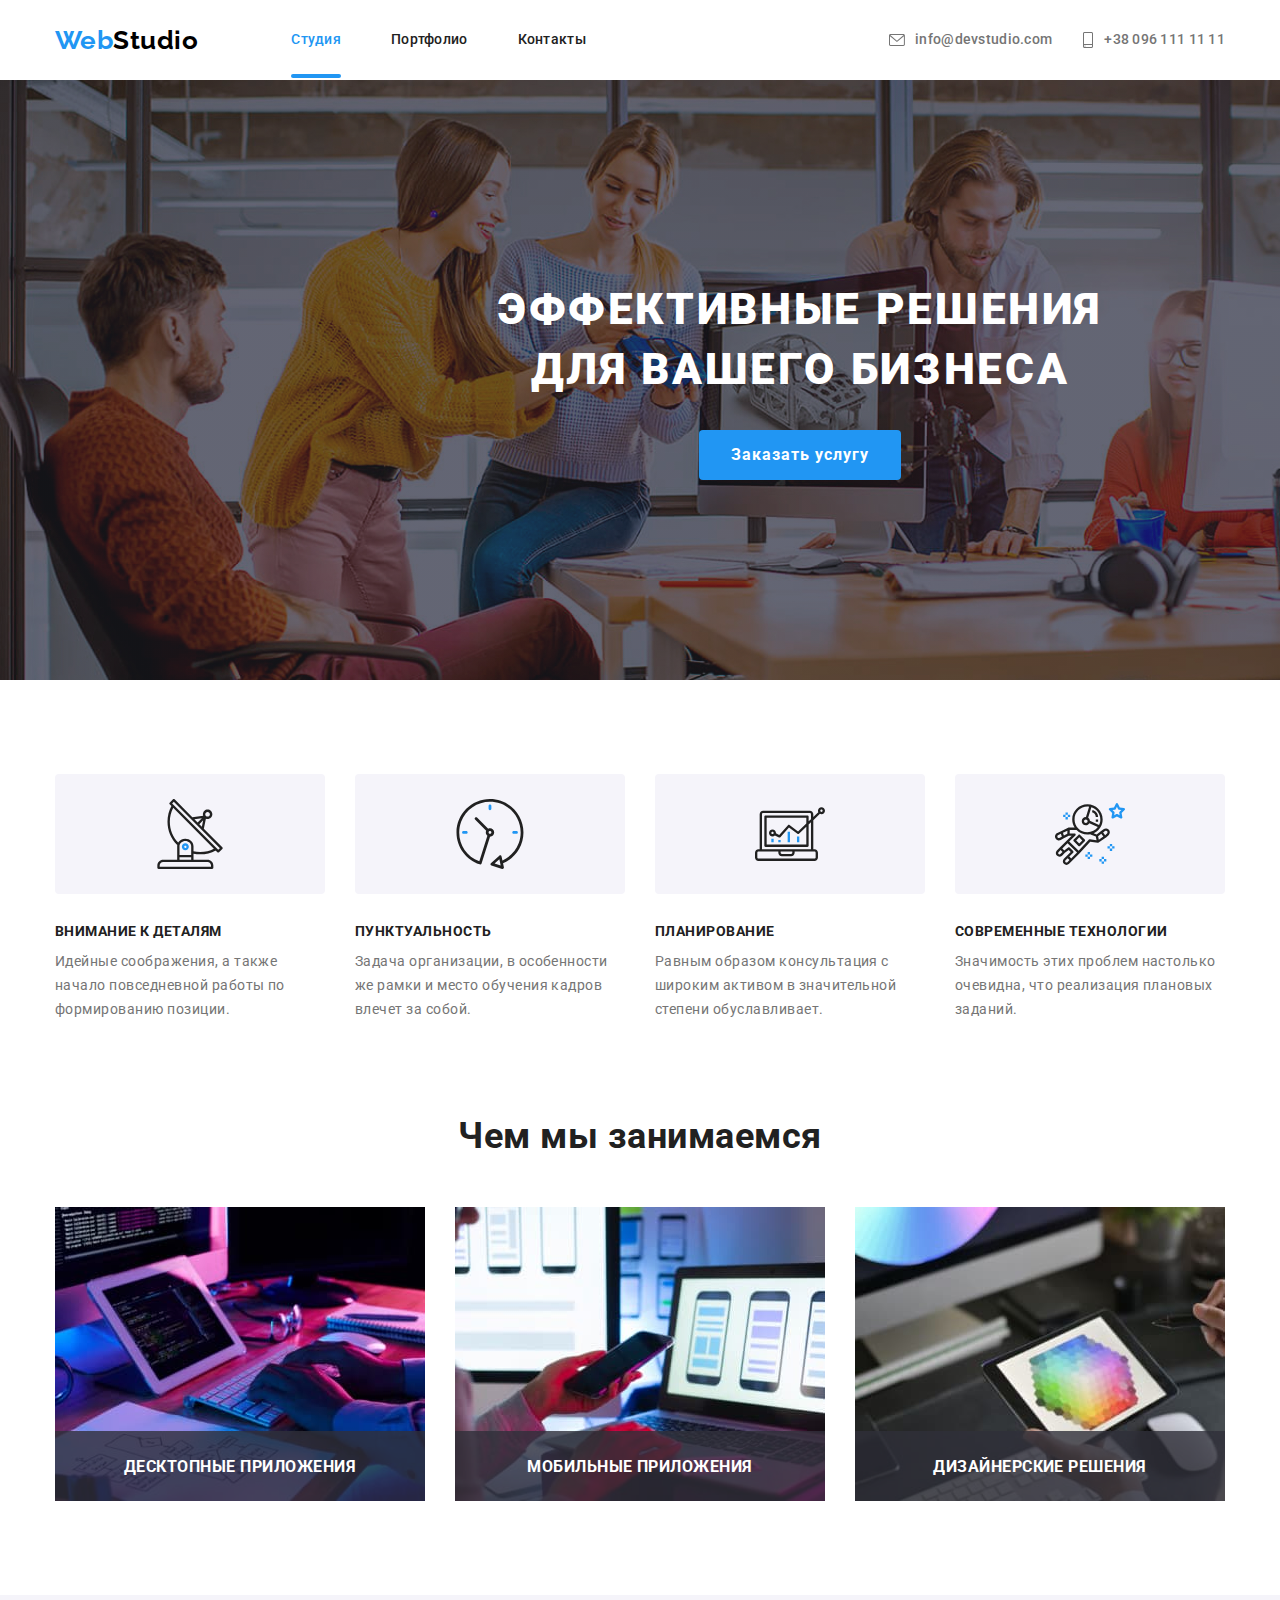
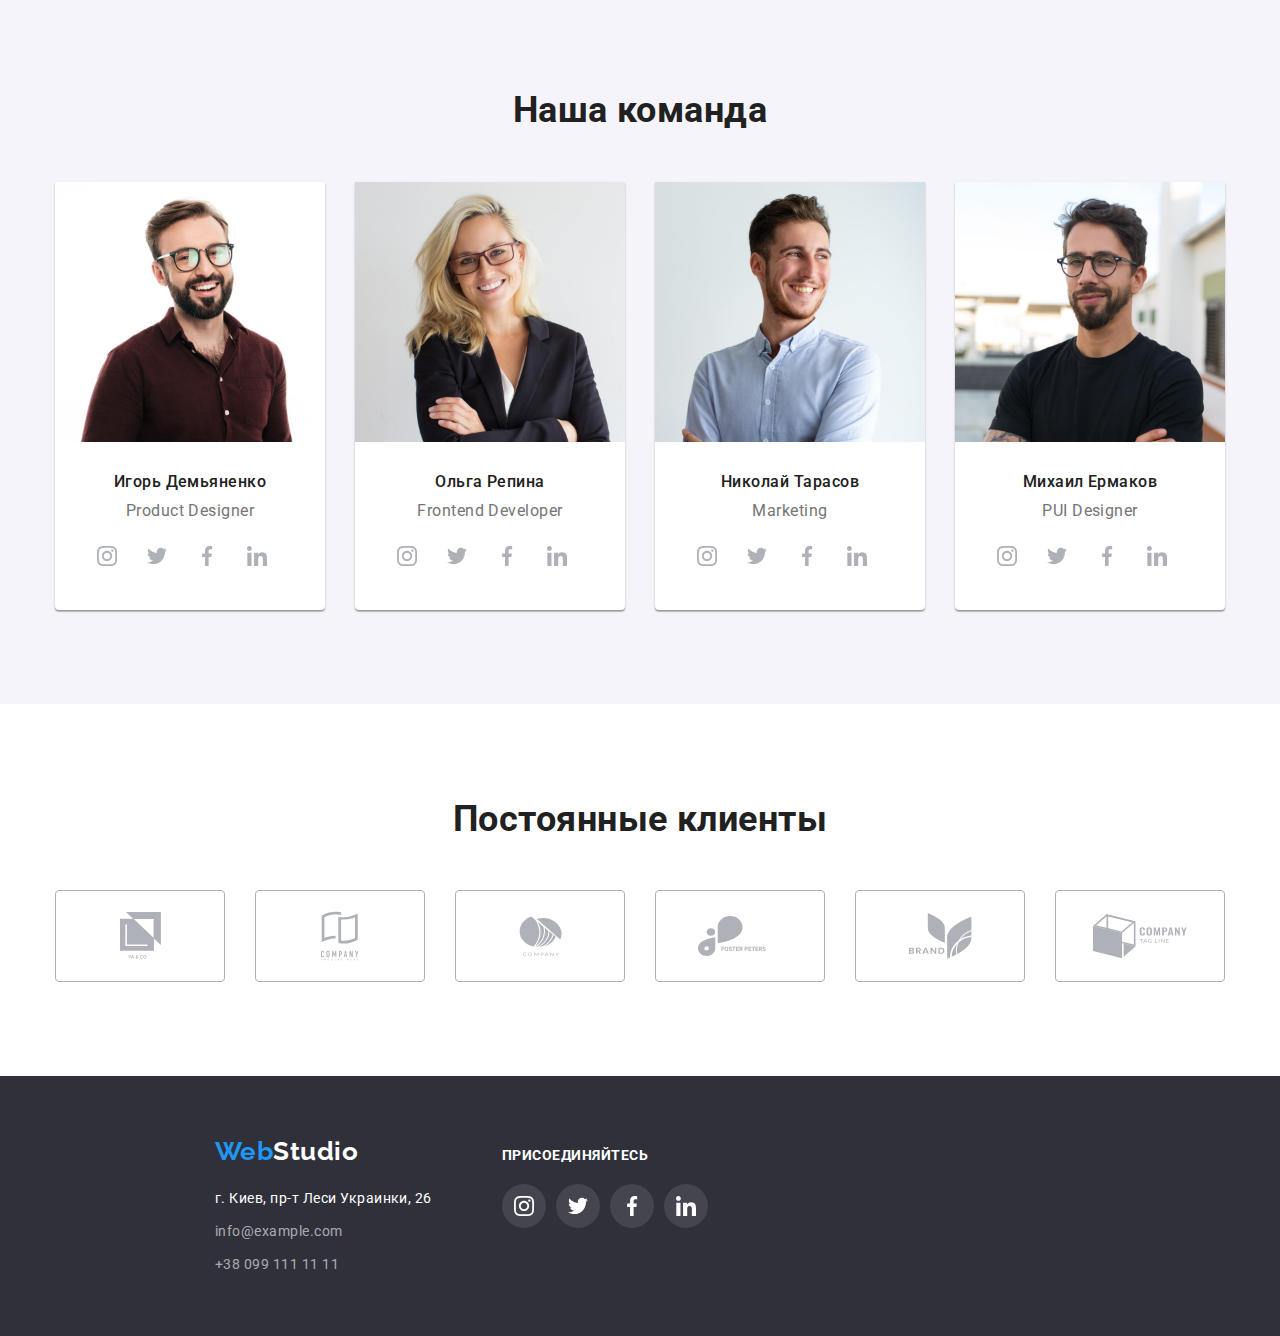
==== commit 47db3a68: "positions aded" ====
--- a/index.html
+++ b/index.html
@@ -18,7 +18,7 @@
         <link rel="stylesheet" href="./css/style.css" />
     </head>
     <body>
-        <!-- Шапка -->
+        <!-------HEADER-------- -->
         <header class="main">
             <div class="container">
                 <a href="./index.html" class="logo"
@@ -62,7 +62,7 @@
             </div>
         </header>
         <main>
-            <!--Герой-->
+            <!------HERO-------->
             <section>
                 <div class="hero">
                     <h1 class="hero-title">
@@ -70,13 +70,17 @@
                         для вашего бизнеса
                     </h1>
                     <div>
-                        <button type="button" class="button primary">
+                        <button
+                            type="button"
+                            class="button primary"
+                            data-modal-open
+                        >
                             Заказать услугу
                         </button>
                     </div>
                 </div>
             </section>
-            <!--Особенности-->
+            <!------FEATURES-------->
             <section class="section">
                 <div class="container feature-box">
                     <h2 class="section-title">Особенности</h2>
@@ -149,39 +153,42 @@
                     </ul>
                 </div>
             </section>
-            <!--Чем занимаемся-->
+            <!---------DEALS---------->
             <section class="section">
                 <div class="container deals-box">
                     <h2 class="section-title">Чем мы занимаемся</h2>
                     <ul class="deals">
-                        <li>
+                        <li class="deals-item">
                             <a href="#"
                                 ><img
                                     src="./images/deals_1.jpg"
-                                    alt="Занятие 1"
+                                    alt="Десктопные приложения"
                                     width="370"
                             /></a>
-                        </li>
-                        <li>
+                            <p class="deals-label">Десктопные приложения</p>
+                        </li>
+                        <li class="deals-item">
                             <a href="#"
                                 ><img
                                     src="./images/deals_2.jpg"
-                                    alt="Занятие 2"
+                                    alt="Мобильные приложения"
                                     width="370"
                             /></a>
-                        </li>
-                        <li>
+                            <p class="deals-label">Мобильные приложения</p>
+                        </li>
+                        <li class="deals-item">
                             <a href="#"
                                 ><img
                                     src="./images/deals_3.jpg"
-                                    alt="Занятие 3"
+                                    alt="Дизайнерские решения"
                                     width="370"
                             /></a>
+                            <p class="deals-label">Дизайнерские решения</p>
                         </li>
                     </ul>
                 </div>
             </section>
-            <!--Команда-->
+            <!--------STAFF----------->
             <section class="section staff">
                 <div class="container">
                     <h2 class="section-title">Наша команда</h2>
@@ -425,7 +432,7 @@
                     </ul>
                 </div>
             </section>
-            <!-- ПОСТОЯННЫЕ КЛИЕНТЫ  -->
+            <!--------- ПОСТОЯННЫЕ КЛИЕНТЫ -------->
             <section class="section clients">
                 <div class="container">
                     <h2 class="section-title">Постоянные клиенты</h2>
@@ -482,7 +489,7 @@
                 </div>
             </section>
         </main>
-        <!--Footer-->
+        <!---------FOOTER-------->
         <footer>
             <div class="container-footer">
                 <a href="./index.html" class="logo"
@@ -534,5 +541,16 @@
                 </ul>
             </div>
         </footer>
+        <!---------BACKDROP------- -->
+        <div class="backdrop is-hidden" data-modal>
+            <div class="modal-order">
+                <button type="button" class="button-close" data-modal-close>
+                    <svg class="pic-close" height="11px" width="11px">
+                        <use href="./images/symbol-defs.svg#close"
+                    </svg>
+                </button>
+            </div>
+        </div>
+        <script src="./js/modal.js"></script>
     </body>
 </html>
--- a/css/style.css
+++ b/css/style.css
@@ -54,13 +54,13 @@
     width: 1200px;
     /* outline: 1px dashed green; */
 }
-
+/* -------HEADER---------- */
 header .container {
     display: flex;
     align-items: center;
 
-    padding-top: 24px;
-    padding-bottom: 24px;
+    /* padding-top: 24px;
+    padding-bottom: 24px; */
     height: 80px;
 }
 header {
@@ -94,13 +94,15 @@
 }
 
 .site-nav a {
+    display: flex;
+    position: relative;
     color: var(--title-text-color);
     font-weight: 500;
     font-size: 14px;
     line-height: 1.14;
     letter-spacing: 0.02em;
-    padding-bottom: 24px;
-    padding-top: 24px;
+    padding-bottom: 30px;
+    padding-top: 30px;
 }
 .site-nav a:hover,
 .site-nav a:focus {
@@ -109,6 +111,18 @@
 .site-nav a.current {
     color: var(--accent-color);
 }
+.current::after {
+    position: absolute;
+    display: flex;
+    left: 0;
+    bottom: 0;
+    content: '';
+    height: 4px;
+    width: 100%;
+    border-radius: 4px;
+    background-color: var(--accent-color);
+}
+
 .auth-nav {
     display: flex;
     margin-left: auto;
@@ -150,6 +164,9 @@
     width: 16px;
     height: 12px;
 }
+
+/* ------HERO-------- */
+
 .hero div {
     display: flex;
     justify-content: center;
@@ -184,6 +201,54 @@
     margin-top: 0;
     margin-bottom: 30px;
 }
+.backdrop {
+    position: fixed;
+
+    width: 100%;
+    height: 100%;
+    top: 0;
+    left: 0;
+
+    background-color: rgba(0, 0, 0, 0.2);
+    opacity: 1;
+}
+.backdrop.is-hidden {
+    opacity: 0;
+    pointer-events: none;
+}
+.modal-order {
+    position: absolute;
+    top: 221px;
+    left: 50%;
+    transform: translate(-50%, 0%);
+
+    width: 528px;
+    height: 581px;
+    border-radius: 4px;
+
+    box-shadow: 0px 1px 3px rgba(0, 0, 0, 0.12), 0px 1px 1px rgba(0, 0, 0, 0.14),
+        0px 2px 1px rgba(0, 0, 0, 0.2);
+    background-color: var(--primary-background-color);
+}
+.button-close {
+    position: absolute;
+    top: 8px;
+    right: 8px;
+
+    width: 30px;
+    height: 30px;
+    border-radius: 50%;
+    border: 1px solid rgba(0, 0, 0, 0.1);
+    padding: 0;
+    background-color: var(--primary-background-color);
+}
+/* .pic-close {
+    display: flex;
+    align-items: center;
+    justify-content: center;
+} */
+
+/* -------FEATURE LIST-------- */
 
 .section-title {
     color: var(--title-text-color);
@@ -241,16 +306,37 @@
     margin-left: auto;
     margin-right: auto;
 }
+/* -------DEALS------------- */
 .deals-box {
     padding-bottom: 94px;
 }
 .deals {
     display: flex;
 }
-.deals li:not(:last-child) {
+.deals-item:not(:last-child) {
     margin-right: 30px;
 }
-
+.deals-item {
+    position: relative;
+}
+
+.deals-label {
+    display: flex;
+    justify-content: center;
+    position: absolute;
+    bottom: 0;
+    right: 0;
+
+    background-color: rgba(47, 48, 58, 0.8);
+    height: 70px;
+    width: 100%;
+    text-transform: uppercase;
+    font-weight: 700;
+    line-height: 1.14;
+    color: var(--primary-background-color);
+    padding: 27px 0;
+}
+/* -----------STAFF------------- */
 .staff {
     background-color: var(--secondary-background-color);
 }
@@ -316,7 +402,7 @@
     background-color: var(--accent-color);
 }
 
-/* ПОСТОЯННЫЕ КЛИЕНТЫ */
+/* ----------CLIENTS--------------- */
 
 .clients .section-title {
     margin-bottom: 50px;
@@ -352,7 +438,7 @@
     border: 1px solid var(--accent-color);
 }
 
-/* FOOTER */
+/*-------------- FOOTER -------------------*/
 
 .position h3 {
     margin-bottom: 10px;
@@ -490,7 +576,7 @@
         0px 2px 2px rgba(0, 0, 0, 0.12);
 }
 
-/* Portfolio styles */
+/* ------PORTFOLIO-------- */
 
 .portfolio {
     display: none;
@@ -512,6 +598,8 @@
     flex-wrap: wrap;
 }
 .example-list li {
+    position: relative;
+
     width: 370px;
     margin-right: 30px;
     margin-bottom: 30px;
@@ -527,14 +615,14 @@
     box-shadow: 0px 1px 1px rgba(0, 0, 0, 0.12), 0px 4px 4px rgba(0, 0, 0, 0.06),
         1px 4px 6px rgba(0, 0, 0, 0.16);
 }
-.example-list .title {
+.example-title {
     color: var(--title-text-color);
     font-weight: 700;
     font-size: 18px;
     line-height: 2;
     letter-spacing: 0.06em;
 }
-.example-list p {
+.example-type {
     color: var(--primary-text-color);
     font-size: 16px;
     line-height: 1.88;
@@ -551,6 +639,19 @@
     padding: 20px 24px;
     justify-content: flex-start;
 }
-.description .title {
+.example-title {
     margin-bottom: 4px;
 }
+.example-label {
+    position: absolute;
+    top: 0;
+    right: 0;
+
+    width: 100%;
+    height: 294px;
+    padding: 63px 24px;
+    background-color: rgba(33, 150, 243, 0.9);
+    font-size: 18px;
+    line-height: 1.55;
+    color: var(--primary-background-color);
+}
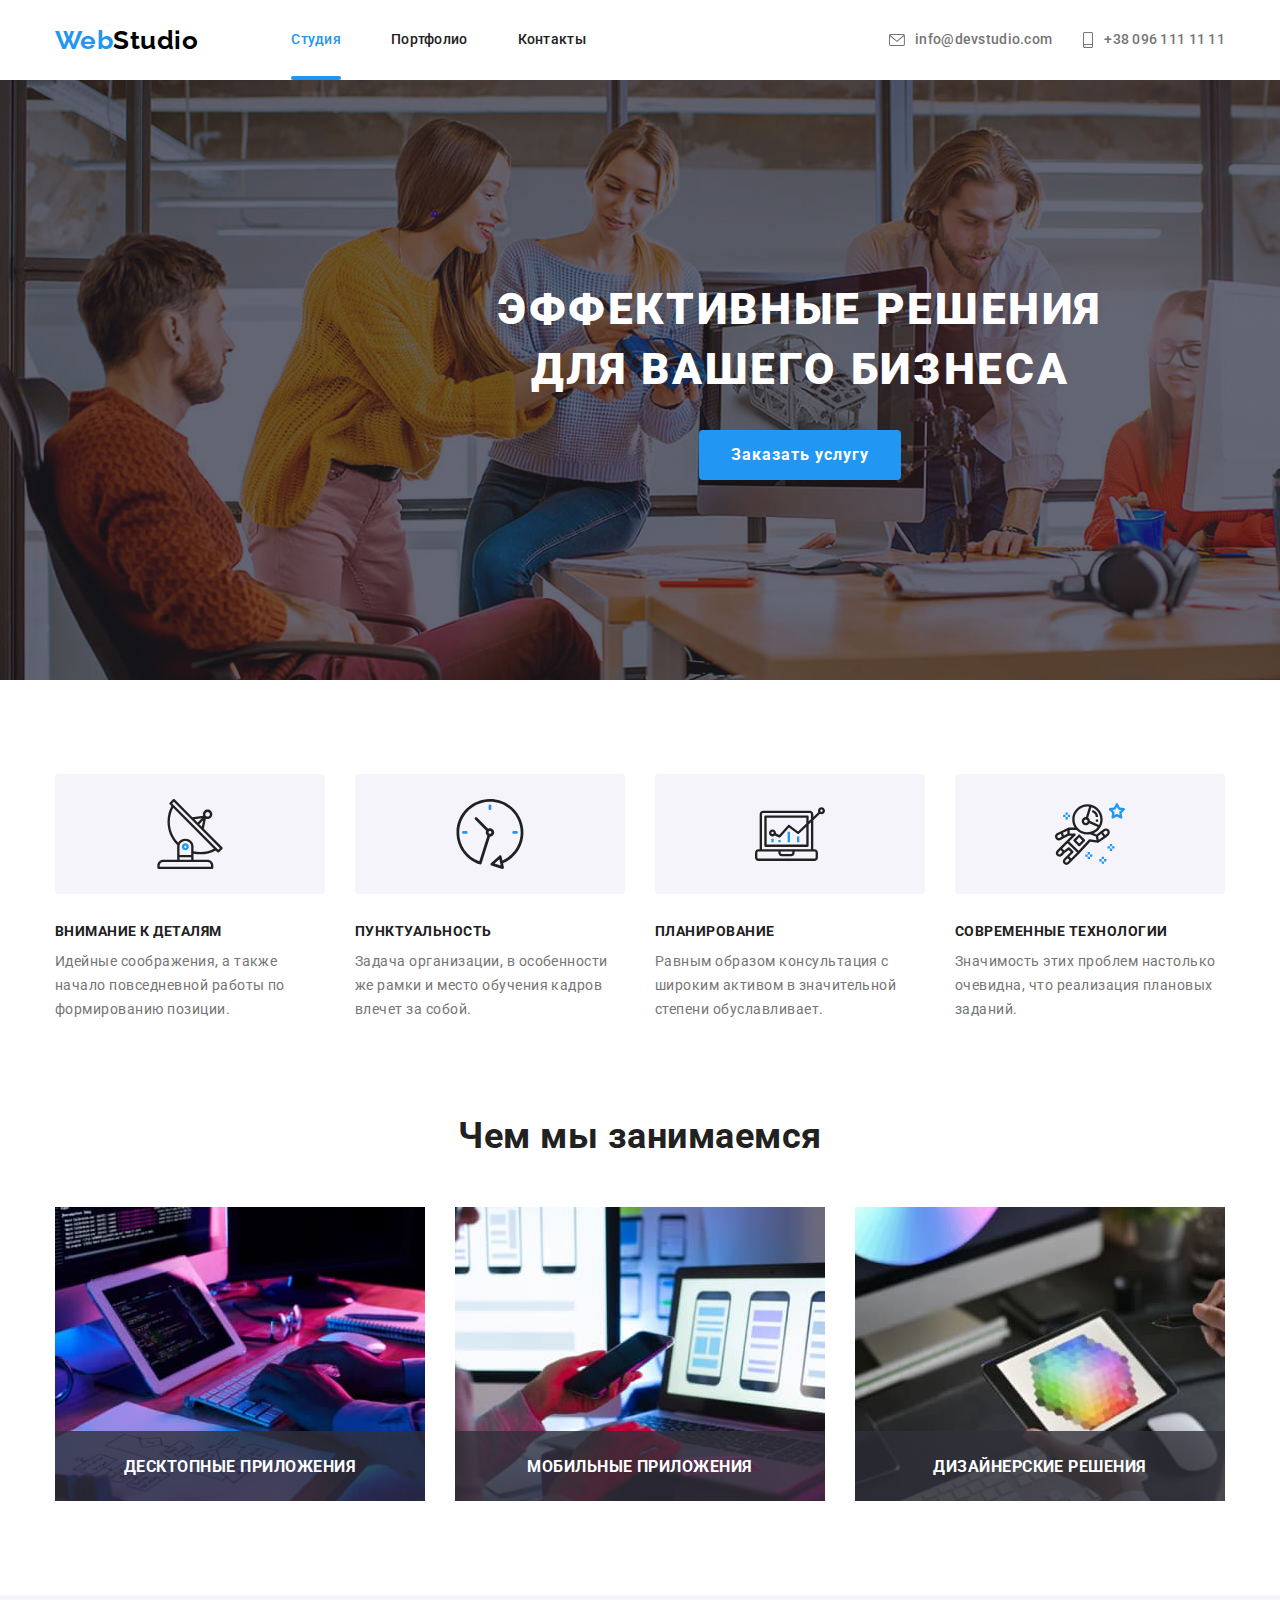
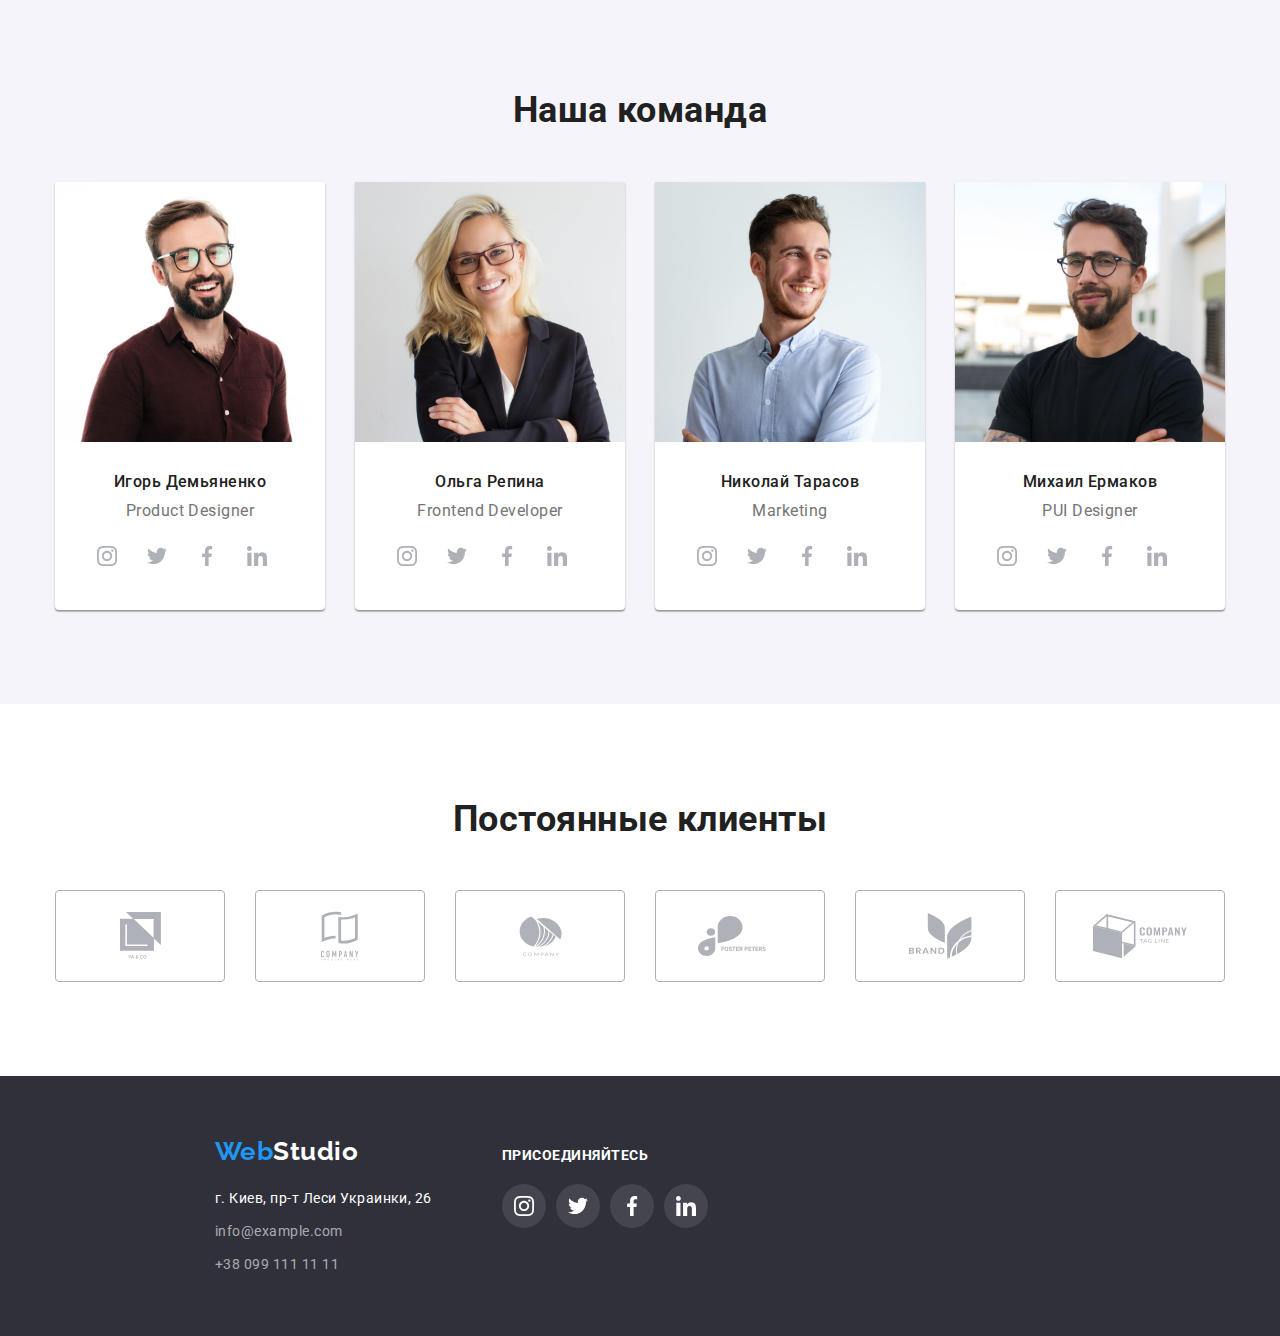
==== commit fd4d7388: "выполнена анимация" ====
--- a/index.html
+++ b/index.html
@@ -29,17 +29,19 @@
                         <li>
                             <a href="./index.html" class="current">Студия</a>
                         </li>
-                        <li>
-                            <a href="./portfolio.html">Портфолио</a>
-                        </li>
-                        <li>
-                            <a href="#">Контакты</a>
+                        <li class="nav-link">
+                            <a href="./portfolio.html" class="nav-link"
+                                >Портфолио</a
+                            >
+                        </li>
+                        <li class="nav-link">
+                            <a href="#" class="nav-link">Контакты</a>
                         </li>
                     </ul>
                 </nav>
                 <ul class="auth-nav">
                     <li class="list">
-                        <a class="tmp" href="#">
+                        <a class="tmp nav-link" href="#">
                             <svg class="nav-icon envelope">
                                 <use
                                     href="./images/symbol-defs.svg#envelope"
@@ -438,7 +440,7 @@
                     <h2 class="section-title">Постоянные клиенты</h2>
                     <ul class="clients-list">
                         <li class="clients-item">
-                            <a href="" class="temp">
+                            <a href="" class="clients-link">
                                 <svg width="41px" height="47px">
                                     <use
                                     href="./images/symbol-defs.svg#client-1"
@@ -446,7 +448,7 @@
                             >
                         </li>
                         <li class="clients-item">
-                            <a href="" class="temp">
+                            <a href="" class="clients-link">
                                 <svg width="38px" height="92px">
                                     <use
                                     href="./images/symbol-defs.svg#client-2"
@@ -454,7 +456,7 @@
                             >
                         </li>
                         <li class="clients-item">
-                            <a href="" class="temp">
+                            <a href="" class="clients-link">
                                 <svg width="43px" height="92px">
                                     <use
                                     href="./images/symbol-defs.svg#client-3"
@@ -462,7 +464,7 @@
                             >
                         </li>
                         <li class="clients-item">
-                            <a href="" class="temp">
+                            <a href="" class="clients-link">
                                 <svg width="84px" height="92px">
                                     <use
                                     href="./images/symbol-defs.svg#client-4"
@@ -470,7 +472,7 @@
                             >
                         </li>
                         <li class="clients-item">
-                            <a href="" class="temp">
+                            <a href="" class="clients-link">
                                 <svg width="63px" height="92px">
                                     <use
                                     href="./images/symbol-defs.svg#client-5"
@@ -478,7 +480,7 @@
                             >
                         </li>
                         <li class="clients-item">
-                            <a href="" class="temp">
+                            <a href="" class="clients-link">
                                 <svg width="94px" height="92px">
                                     <use
                                     href="./images/symbol-defs.svg#client-6"
@@ -497,9 +499,15 @@
                 >
                 <address>
                     <ul class="contact-list">
-                        <li>г. Киев, пр-т Леси Украинки, 26</li>
-                        <li><a href="#">info@example.com</a></li>
-                        <li><a href="#">+38 099 111 11 11</a></li>
+                        <li class="contact-item">
+                            г. Киев, пр-т Леси Украинки, 26
+                        </li>
+                        <li class="contact-item">
+                            <a href="#">info@example.com</a>
+                        </li>
+                        <li class="contact-item">
+                            <a href="#">+38 099 111 11 11</a>
+                        </li>
                     </ul>
                 </address>
             </div>
--- a/css/style.css
+++ b/css/style.css
@@ -7,6 +7,7 @@
     --accent-color: #2196f3;
     --hero-background-color: #c4c4c4;
     --icon-color: #afb1b8;
+    --transition-timing-function: cubic-bezier(0.4, 0, 0.2, 1);
 }
 /* white color #FFFFFF */
 /* black color #000000 */
@@ -96,13 +97,18 @@
 .site-nav a {
     display: flex;
     position: relative;
+
     color: var(--title-text-color);
     font-weight: 500;
     font-size: 14px;
     line-height: 1.14;
     letter-spacing: 0.02em;
-    padding-bottom: 30px;
-    padding-top: 30px;
+    padding-bottom: 32px;
+    padding-top: 32px;
+
+    transition-property: color;
+    transition-duration: 250ms;
+    transition-timing-function: var(--transition-timing-function);
 }
 .site-nav a:hover,
 .site-nav a:focus {
@@ -112,15 +118,37 @@
     color: var(--accent-color);
 }
 .current::after {
+    content: '';
     position: absolute;
     display: flex;
     left: 0;
     bottom: 0;
-    content: '';
+
     height: 4px;
     width: 100%;
     border-radius: 4px;
     background-color: var(--accent-color);
+}
+.nav-link::after {
+    content: '';
+    position: absolute;
+    display: flex;
+    left: 0;
+    bottom: 0;
+
+    height: 4px;
+    width: 100%;
+    border-radius: 4px;
+    background-color: var(--accent-color);
+
+    opacity: 0;
+    transition-property: opacity;
+    transition-duration: 250ms;
+    transition-timing-function: var(--transition-timing-function);
+}
+.nav-link:hover .nav-link::after,
+.nav-link:focus .nav-link::after {
+    opacity: 1;
 }
 
 .auth-nav {
@@ -152,6 +180,10 @@
 
     color: var(--primary-text-color);
     fill: var(--primary-text-color);
+
+    transition-property: color, fill;
+    transition-duration: 250ms;
+    transition-timing-function: var(--transition-timing-function);
 }
 .nav-icon {
     margin-right: 10px;
@@ -211,6 +243,10 @@
 
     background-color: rgba(0, 0, 0, 0.2);
     opacity: 1;
+
+    transition-property: opacity;
+    transition-duration: 250ms;
+    transition-timing-function: var(--transition-timing-function);
 }
 .backdrop.is-hidden {
     opacity: 0;
@@ -242,11 +278,6 @@
     padding: 0;
     background-color: var(--primary-background-color);
 }
-/* .pic-close {
-    display: flex;
-    align-items: center;
-    justify-content: center;
-} */
 
 /* -------FEATURE LIST-------- */
 
@@ -388,12 +419,17 @@
 }
 .position-link {
     display: flex;
+    align-items: center;
+    justify-content: center;
+
     fill: var(--icon-color);
     width: 40px;
     height: 40px;
     border-radius: 50%;
-    align-items: center;
-    justify-content: center;
+
+    transition-property: background-color, fill;
+    transition-duration: 250ms;
+    transition-timing-function: var(--transition-timing-function);
 }
 
 .position-link:hover,
@@ -423,17 +459,22 @@
 }
 /* tnp */
 
-.temp {
+.clients-link {
+    display: flex;
+    align-items: center;
+    justify-content: center;
+
     width: 100%;
     height: 100%;
-    display: flex;
-    align-items: center;
-    justify-content: center;
     fill: var(--icon-color);
     border: 1px solid var(--icon-color);
     border-radius: 4px;
-}
-.temp:hover {
+
+    transition-property: fill, border;
+    transition-duration: 250ms;
+    transition-timing-function: var(--transition-timing-function);
+}
+.clients-link:hover {
     fill: var(--accent-color);
     border: 1px solid var(--accent-color);
 }
@@ -469,12 +510,23 @@
 }
 .contact-list a {
     color: rgba(255, 255, 255, 0.6);
+
+    transition-property: color;
+    transition-duration: 250ms;
+    transition-timing-function: var(--transition-timing-function);
 }
 .contact-list li:not(:last-child) {
     margin-bottom: 9px;
 }
-.contact-list li:hover,
-.contact-list li:focus {
+.contact-item {
+    color: var(--primary-background-color);
+
+    transition-property: color;
+    transition-duration: 250ms;
+    transition-timing-function: var(--transition-timing-function);
+}
+.contact-item:hover,
+.contact-item:focus {
     color: var(--accent-color);
 }
 .contact-list a:hover,
@@ -517,13 +569,18 @@
 
 .join-link {
     display: flex;
+    align-items: center;
+    justify-content: center;
+
     background-color: rgba(255, 255, 255, 0.1);
     fill: var(--primary-background-color);
     width: 44px;
     height: 44px;
     border-radius: 50%;
-    align-items: center;
-    justify-content: center;
+
+    transition-property: background-color;
+    transition-duration: 250ms;
+    transition-timing-function: var(--transition-timing-function);
 }
 .join-link:hover,
 .join-link:focus {
@@ -551,6 +608,10 @@
     font-size: 16px;
     line-height: 1.9;
     letter-spacing: 0.06em;
+
+    transition-property: box-shadow;
+    transition-duration: 250ms;
+    transition-timing-function: var(--transition-timing-function);
 }
 .button.primary:hover,
 .button.primary:focus {
@@ -566,6 +627,10 @@
     line-height: 1.625;
     text-align: center;
 
+    transition-property: color, background-color, box-shadow;
+    transition-duration: 250ms;
+    transition-timing-function: var(--transition-timing-function);
+
     cursor: pointer;
 }
 .button.secondary:hover,
@@ -597,21 +662,25 @@
     display: flex;
     flex-wrap: wrap;
 }
-.example-list li {
+.example-block {
     position: relative;
 
     width: 370px;
     margin-right: 30px;
     margin-bottom: 30px;
-}
-.example-list li:nth-last-child(-n + 3) {
+
+    transition-property: box-shadow;
+    transition-duration: 250ms;
+    transition-timing-function: var(--transition-timing-function);
+}
+.example-block:nth-last-child(-n + 3) {
     margin-bottom: 0;
 }
-.example-list li:nth-child(3n) {
+.example-block:nth-child(3n) {
     margin-right: 0;
 }
-.example-list li:hover,
-.example-list li:focus {
+.example-block:hover,
+.example-block:focus {
     box-shadow: 0px 1px 1px rgba(0, 0, 0, 0.12), 0px 4px 4px rgba(0, 0, 0, 0.06),
         1px 4px 6px rgba(0, 0, 0, 0.16);
 }
@@ -627,10 +696,7 @@
     font-size: 16px;
     line-height: 1.88;
 }
-.example-list .item {
-    width: 370px;
-    height: 404px;
-}
+
 .example-list .description {
     border-left: 0.5px solid #eeeeee;
     border-right: 0.5px solid #eeeeee;
@@ -641,6 +707,15 @@
 }
 .example-title {
     margin-bottom: 4px;
+}
+
+.example-item {
+    height: 294px;
+    overflow: hidden;
+}
+.image {
+    position: relative;
+    overflow: hidden;
 }
 .example-label {
     position: absolute;
@@ -654,4 +729,13 @@
     font-size: 18px;
     line-height: 1.55;
     color: var(--primary-background-color);
-}
+
+    transform: translateY(100%);
+
+    transition-property: transform;
+    transition-duration: 250ms;
+    transition-timing-function: var(--transition-timing-function);
+}
+.example-block:hover .example-label {
+    transform: translateY(0);
+}
